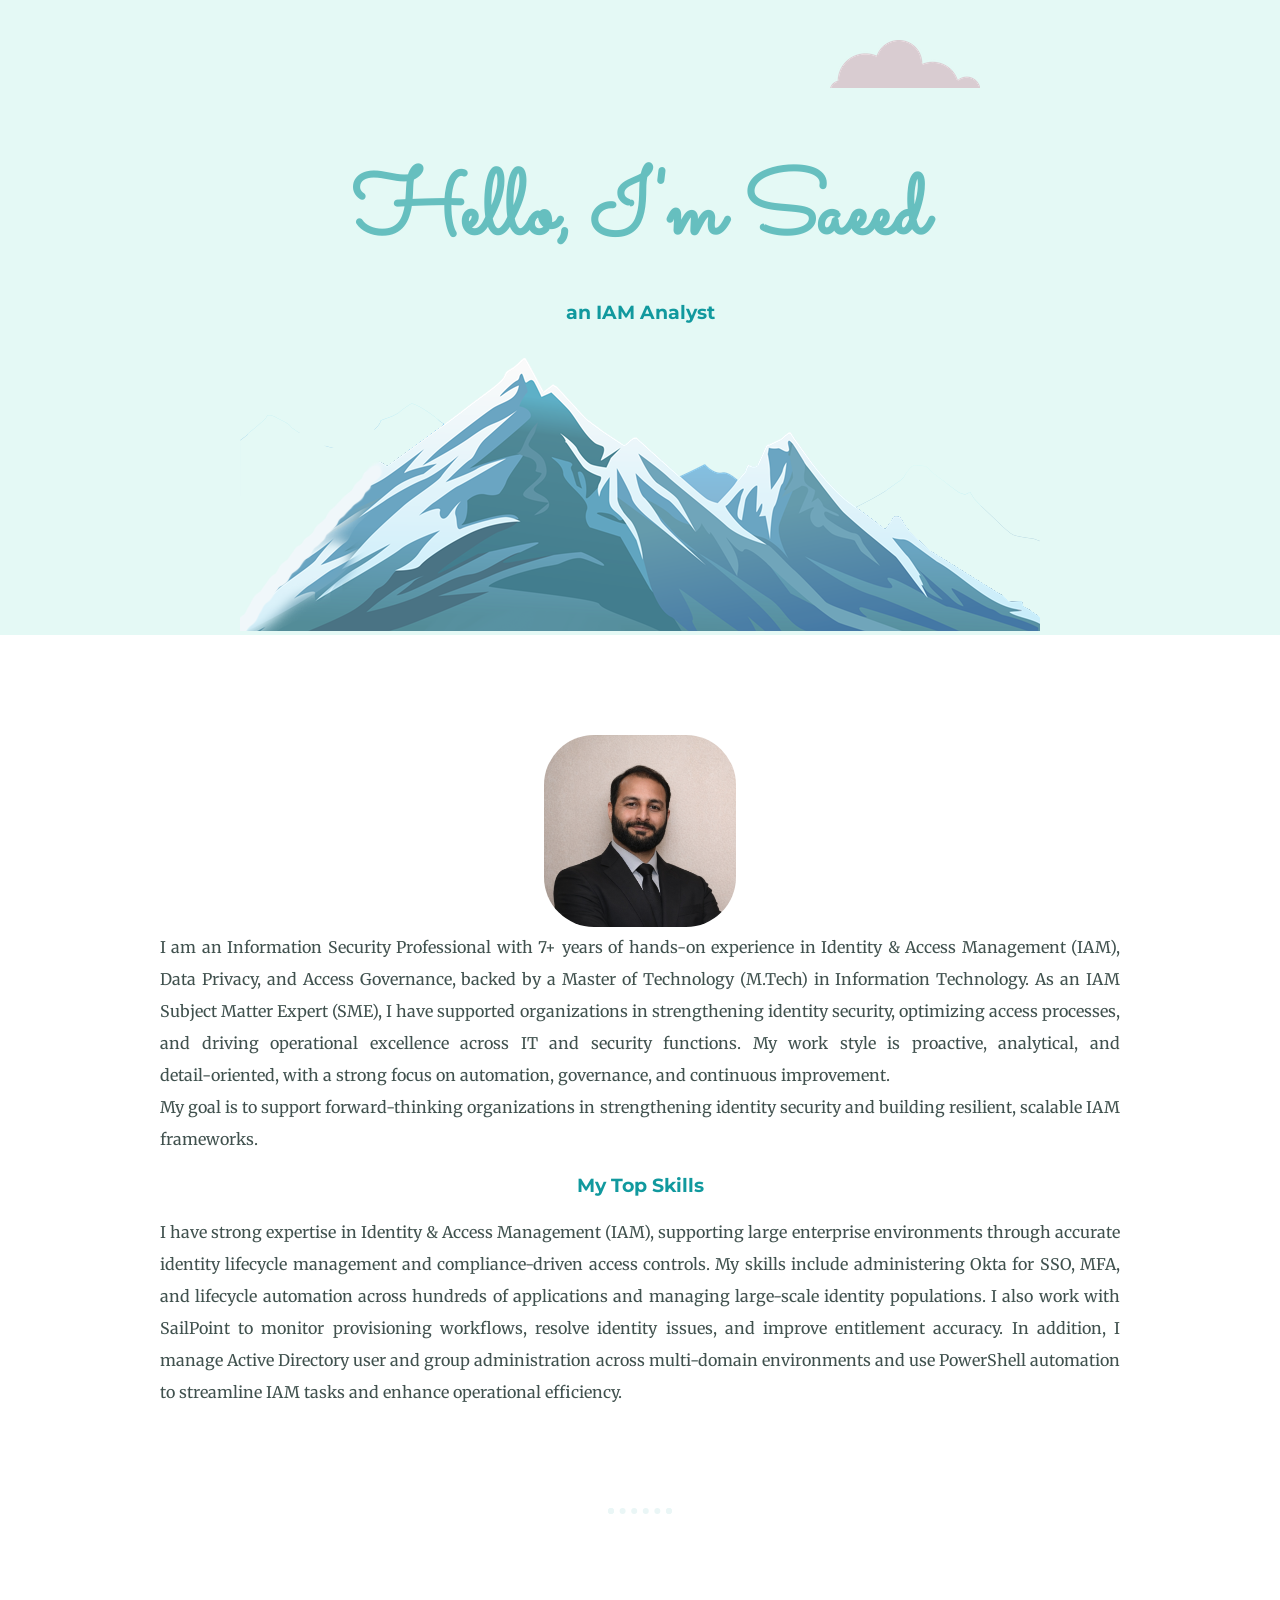
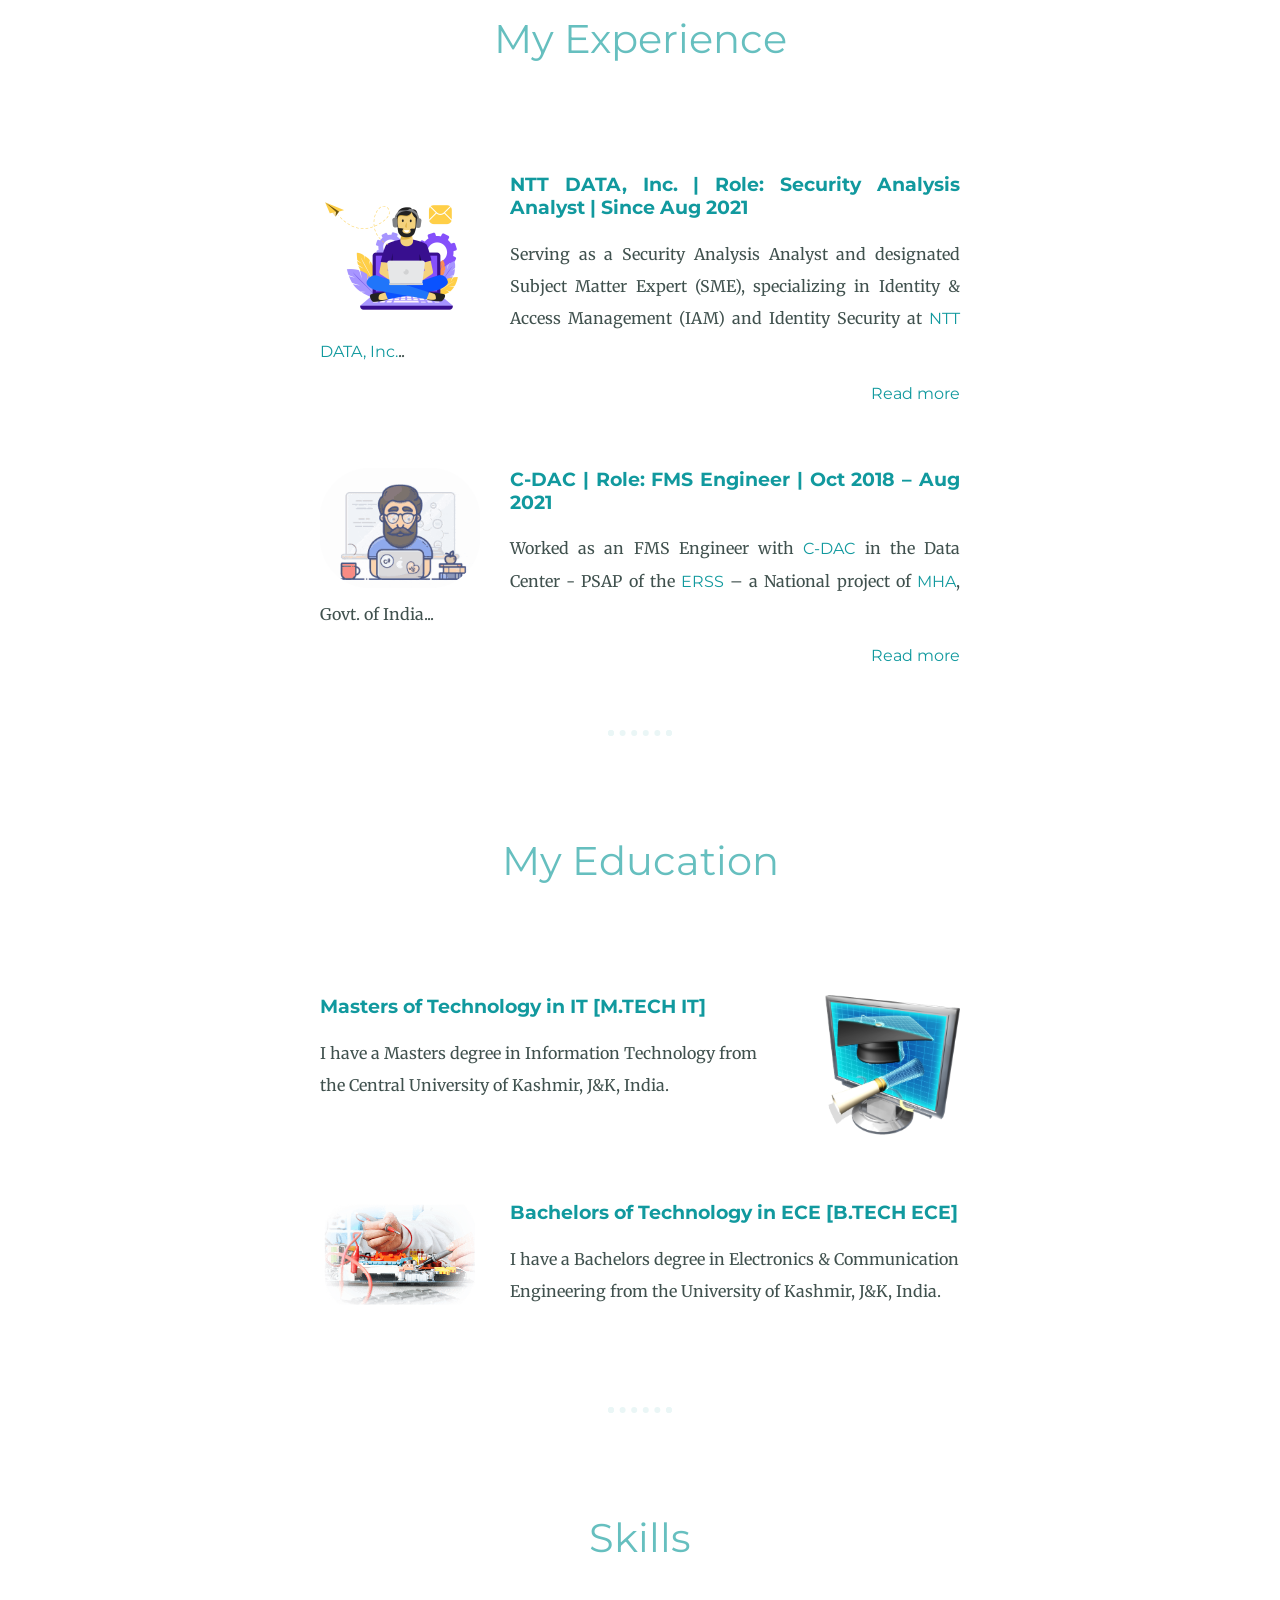
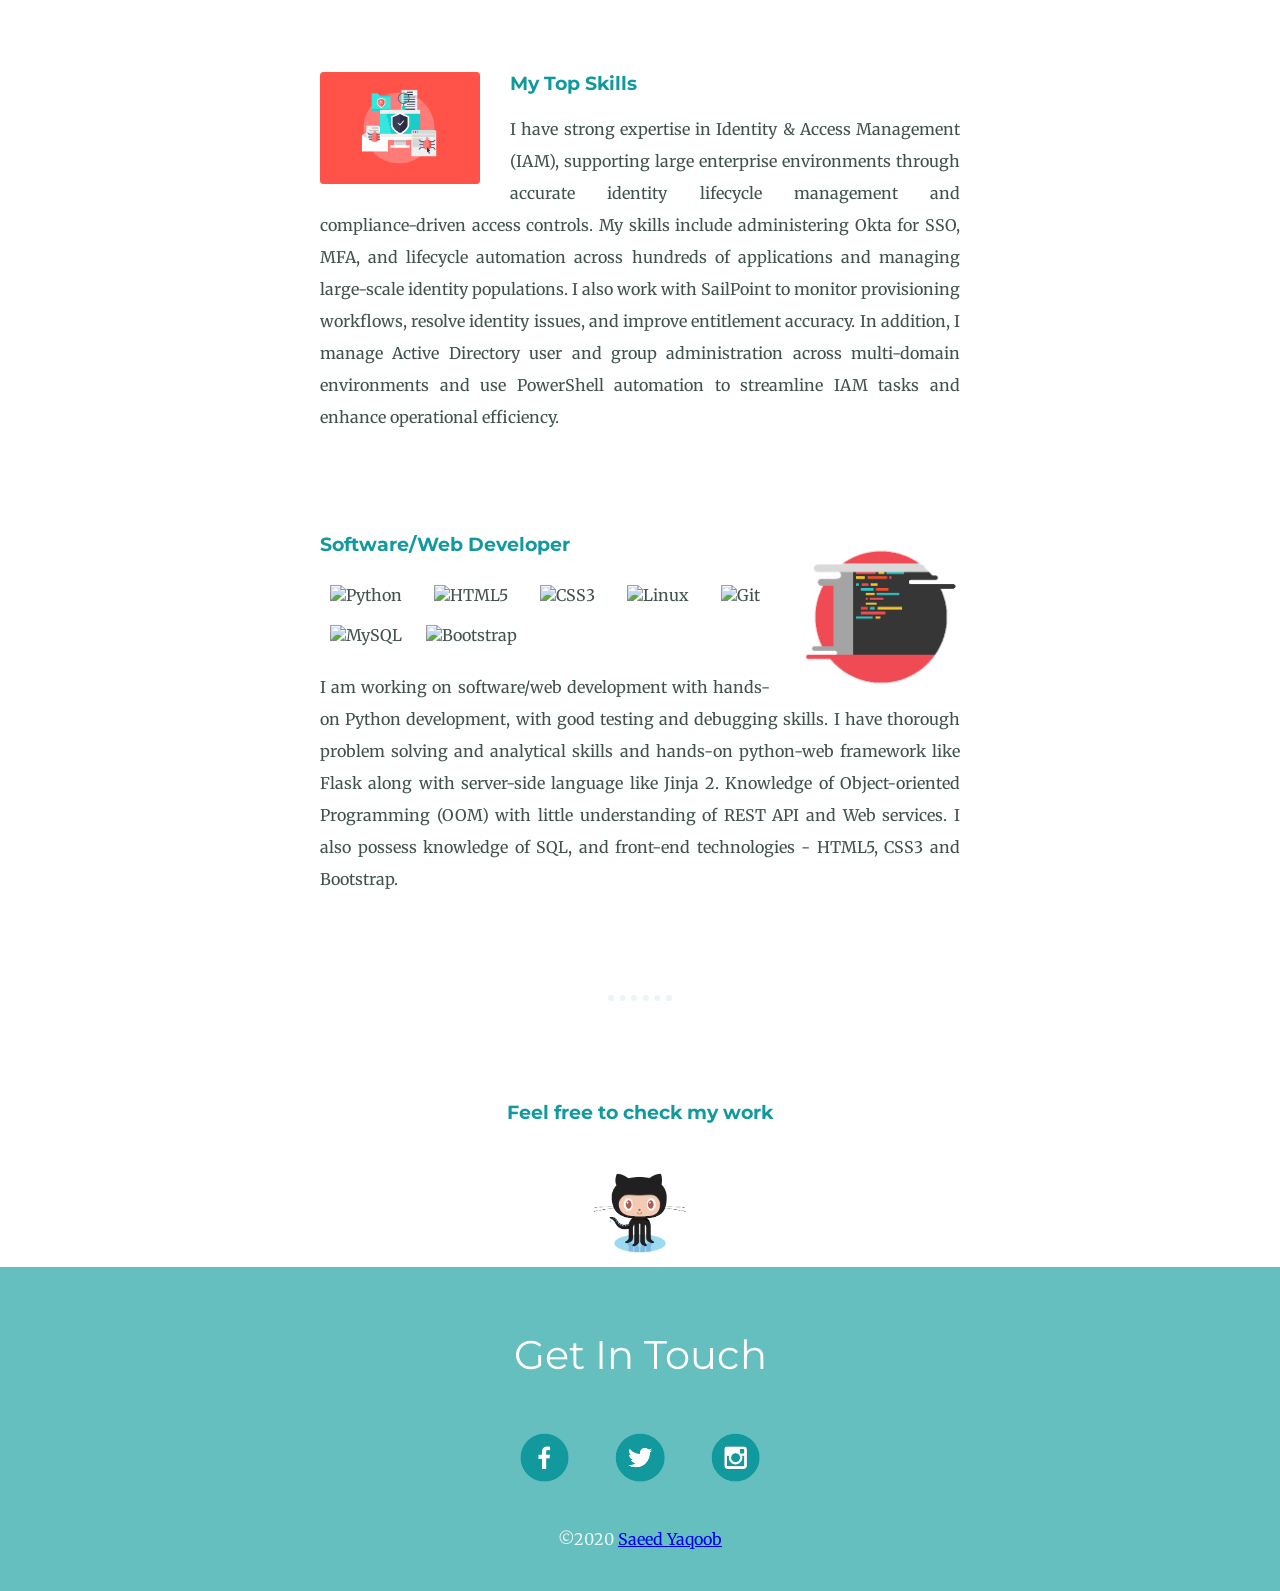
==== index.html @ 31cc6858 "Update index.html" ====
<!DOCTYPE html>
<html lang="en">

<head>
    <meta charset="UTF-8">
    <title>Saeed Rather</title>
    <link href="css/styles.css" rel="stylesheet">
    <script src="js/script.js" defer></script>
    <link rel="icon" href="images/favicon.ico">
    <link rel="preconnect" href="https://fonts.gstatic.com">
    <link
        href="https://fonts.googleapis.com/css2?family=Merriweather:wght@300&family=Montserrat&family=Sacramento&display=swap"
        rel="stylesheet">
</head>

<body>

    <div class="top-container">
        <img class="top-cloud" src="images/cloud.png" alt="cloud-img">
        <h1>Hello, I'm Saeed</h1>
        <h3 class="subtitle">an IAM Analyst</h3>
        <!--     <img class="bottom-cloud" src="images/cloud.png" alt="cloud-img"> -->
        <img class="mountain" src="images/mountain4a.png" alt="mountain-img">
    </div>

    <div class="middle-container">
        <div class="profile">
            <img class="profile-img" src="images/image7.png" alt="profile-picture">
            <p class="intro">
                I am an Information Security Professional with 7+ years of hands‑on experience in Identity & Access
                Management (IAM), Data Privacy, and Access Governance, backed by a Master of Technology (M.Tech) in
                Information Technology. As an IAM Subject Matter Expert (SME), I have supported organizations in
                strengthening identity security, optimizing access processes, and driving operational excellence across
                IT and security functions. My work style is proactive, analytical, and detail‑oriented, with a strong
                focus on automation, governance, and continuous improvement.
                <br>
                My goal is to support forward‑thinking organizations in strengthening identity security and building
                resilient, scalable IAM frameworks.
            <div class="profile">
                <h3>My Top Skills</h3>
                <p class="intro">
                    I have strong expertise in Identity & Access Management (IAM), supporting large enterprise
                    environments through accurate identity lifecycle management and compliance‑driven access controls.
                    My skills include administering Okta for SSO, MFA, and lifecycle automation across hundreds of
                    applications and managing large‑scale identity populations. I also work with SailPoint to monitor
                    provisioning workflows, resolve identity issues, and improve entitlement accuracy. In addition, I
                    manage Active Directory user and group administration across multi‑domain environments and use
                    PowerShell automation to streamline IAM tasks and enhance operational efficiency.
                </p>
                </p>
            </div>
        </div>
        <hr>
        <div class="experience">
            <h2>My Experience</h2>
            <div class="exp-row">
                <img class="exp-img1" src="images/code4.gif" alt="experience">
                <h3>NTT DATA, Inc. | Role: Security Analysis Analyst | Since Aug 2021</h3>
                <p class="exp-desc">Serving as a Security Analysis Analyst and designated Subject Matter Expert (SME), specializing in Identity & Access Management (IAM) and Identity Security at <a class="body-link" href="https://services.global.ntt/en-us">NTT DATA, Inc.</a><span id="dots1">..</span></p>
                <div id="more1" class="more-content">
                    <h3>Roles and responsibilities</h3>
                    <ul>
                        <li>Managed Identity & Access Management (IAM) lifecycle (Joiner–Mover–Leaver) for 150K–175K enterprise users, ensuring adherence to internal controls, security policies, and audit requirements.</li>
                        <li>Administered Okta IAM platform supporting SSO, MFA, and lifecycle automation across 900+ applications, maintaining 99% accuracy while managing 322K user identities and improving onboarding efficiency.</li>
                        <li>Managed and maintained 4,600+ Okta groups, including security, dynamic, and application groups, to support role‑based access controls and least‑privilege principles.</li>
                        <li>Delivered SailPoint identity governance and administration (IGA) support by resolving 10–20+ identity issues monthly, monitoring 50–100+ provisioning workflows weekly, and correcting 30–50 request and entitlement errors per month to improve access fulfillment success rates.</li>
                        <li>Handled IT Service Management (ITSM) operations by managing 1,000+ IAM‑related tickets per month through ServiceNow with 100% SLA adherence, while collaborating with cross‑functional teams to align IT services with business priorities.</li>
                        <li>Executed user account provisioning and deprovisioning across multi‑domain Active Directory environments, reducing onboarding time by up to 50% through workflow and process optimizations.</li>
                        <li>Automated Active Directory and IAM operations using PowerShell, saving 100+ hours annually by streamlining routine access management tasks and managing AD objects and security groups at enterprise scale.</li>
                        <li>Led incident management for IAM and identity security, resolving incidents with a 20% improvement in average response time, and performing root‑cause analysis to implement preventive controls.</li>
                        <li>Conducted training and development initiatives by delivering IAM process and security awareness training to 50+ team members, improving team efficiency and reducing onboarding errors by 15–20%.</li>
                    </ul>
                </div>
                <a class="body-link" href="javascript:myFunction1()" id="myBtn1">Read more</a>
            </div>
            <div class="exp-row">
                <img class="exp-img1" src="images/code2.gif" alt="experience">
                <h3>C-DAC | Role: FMS Engineer | Oct 2018 – Aug 2021</h3>
                <p class="exp-desc">Worked as an FMS Engineer
                    with <a class="body-link" href="https://www.cdac.in">C-DAC</a> in the Data Center - PSAP of
                    the <a class="body-link" href="https://jk.erss.in/">ERSS</a> – a National project of <a
                        class="body-link" href="https://www.mha.gov.in/">MHA</a>,
                    Govt. of India.<span id="dots2">..</span></p>
                
                <div id="more2" class="more-content">
                    <h3>Roles and responsibilities</h3>
                    <ul>
                        <li> Handled the project with a team of 4 members. </li>
                        <li> Managed the entire staff of the client (J&K Police) spread across 23 districts. </li>
                        <li> Provided support to client across the UT for resolution of any technical or administrative
                            issue. </li>
                        <li> Provisioning User accounts in various applications in windows. </li>
                        <li> Assist team in managing the daily technical/administrative commitments. </li>
                        <li> Assisted the SPOC of J&K with necessary technical/administrative tasks. </li>
                        <li> Incident Management, Change Management, Problem Management. </li>
                        <li> Monitored the health of the Network, Servers, and other equipment. </li>
                        <li> Implementing security policy (profiles) by creating, managing, and removing user accounts
                            and access rights to IT systems and resources for internal users and external users. </li>
                        <li> Managing access to C-DAC’s applications and infrastructure ensuring access is provisioned
                            accurately, according to the Role. </li>
                        <li> Create user accounts on various target systems consisting of C-DAC’s COTS softwares, VPN
                            and Active Directory. </li>
                        <li> Modify user access rights to accounts over time, as required by changing business needs as
                            per the administrative rights. </li>
                        <li> Disable/removing accounts longer authorized for access. </li>
                        <li> Provided regular reports and reviewed results to ensure compliance. </li>
                        <li> Provided guidance and regular trainings to the client. </li>
                        <li> Ensuring Standard- Access provisioning on user’s Job-Role in the organization. </li>
                        <li> Managed the coordination between the company and the client. </li>
                        <li> Managed communications as well as the concerns with the service providers. </li>
                        <li> Maintained administrative documents as needed. </li>
                        <li> Performed administrative tasks for the company with the client. </li>
                        <li> Managing multiple clients. </li>
                        <li> Disaster Recovery: Continuous communications with users/clients to ensure that the data in
                            the directory met their needs and all issues were resolved in a timely manner with 24x7
                            availability. </li>
                    </ul>
                </div>
                <a class="body-link" href="javascript:myFunction2()" id="myBtn2">Read more</a>
            </div>
        </div>
        <hr>
        <div class="education">
            <h2>My Education</h2>
            <div class="edu-row">
                <img class="edu-img1" src="images/edu4.png" alt="education">
                <h3>Masters of Technology in IT [M.TECH IT]</h3>
                <p class="edu-desc">I have a Masters degree in Information Technology from the
                    Central University of Kashmir, J&K, India.</p>
            </div>
            <div class="edu-row">
                <img class="edu-img2" src="images/edu2.png" alt="education">
                <h3>Bachelors of Technology in ECE [B.TECH ECE]</h3>
                <p class="edu-desc">I have a Bachelors degree in Electronics & Communication Engineering
                    from the University of Kashmir, J&K, India.</p>
            </div>
        </div>
        <hr>
        <div class="skills">
            <h2>Skills</h2>
            <div class="skill-row">
                <img class="skill-img1" src="images/skills3.png" alt="skills">
                <h3>My Top Skills</h3>
                <p class="skill-desc">
                    I have strong expertise in Identity & Access Management (IAM), supporting large enterprise
                    environments through accurate identity lifecycle management and compliance‑driven access controls.
                    My skills include administering Okta for SSO, MFA, and lifecycle automation across hundreds of
                    applications and managing large‑scale identity populations. I also work with SailPoint to monitor
                    provisioning workflows, resolve identity issues, and improve entitlement accuracy. In addition, I
                    manage Active Directory user and group administration across multi‑domain environments and use
                    PowerShell automation to streamline IAM tasks and enhance operational efficiency.

                </p>
            </div>
            <div class="skill-row">
                <img class="skill-img2" src="images/code2.png" alt="skills">
                <h3>Software/Web Developer</h3>
                <div>
                    <img style="margin: 10px" src="https://profilinator.rishav.dev/skills-assets/python-original.svg"
                        alt="Python" height="25" />
                    <img style="margin: 10px"
                        src="https://profilinator.rishav.dev/skills-assets/html5-original-wordmark.svg" alt="HTML5"
                        height="25" />
                    <img style="margin: 10px"
                        src="https://profilinator.rishav.dev/skills-assets/css3-original-wordmark.svg" alt="CSS3"
                        height="25" />
                    <img style="margin: 10px" src="https://profilinator.rishav.dev/skills-assets/linux-original.svg"
                        alt="Linux" height="25" />
                    <img style="margin: 10px" src="https://profilinator.rishav.dev/skills-assets/git-scm-icon.svg"
                        alt="Git" height="25" />
                    <img style="margin: 10px"
                        src="https://profilinator.rishav.dev/skills-assets/mysql-original-wordmark.svg" alt="MySQL"
                        height="25" />
                    <img style="margin: 10px" src="https://profilinator.rishav.dev/skills-assets/bootstrap-plain.svg"
                        alt="Bootstrap" height="25" />
                </div>
                <p class="skill-desc">I am working on software/web development with hands-on Python development, with good testing and debugging skills. I have thorough problem solving and analytical skills and hands-on python-web framework like Flask along with server-side language like Jinja 2. Knowledge of Object-oriented Programming (OOM) with little understanding of REST API and Web services. I also possess knowledge of SQL, and front-end technologies - HTML5, CSS3 and Bootstrap.
                </p>
            </div>
        </div>
    </div>

    <hr>

    <div class="contact-me">
        <h3>Feel free to check my work</h3>
        <br>
        <a href="https://github.com/saeedyaqoob/"><img height="100" src="images/github.png"></a>
    </div>

    <div class="bottom-container">
        <h2 class="footnote">Get In Touch</h2>
        <a class="footer-link" href="https://www.facebook.com/saeed.rather"><img class="icon"
                src="images/facebook1.png"></a>
        <a class="footer-link" href="https://twitter.com/saeed_rather"><img class="icon" src="images/twitter1.png"></a>
        <a class="footer-link" href="https://www.instagram.com/saeed.rather"><img class="icon"
                src="images/instagram1.png"></a>
        <p class="copyright">©2020 <a href="https://github.com/saeedyaqoob/">Saeed Yaqoob</a></p>
    </div>

</body>

</html>
---- css/styles.css ----
body {
  color: #40514E;
  margin: 0;
  text-align: center;
  font-family: 'Merriweather', serif;
}

h1 {
  color: #66BFBF;
  font-size: 5.625rem;
  margin: 50px auto 0 auto;
  font-family: 'Sacramento', cursive;
}

h2 {
  color: #66BFBF;
  font-family: 'Montserrat', sans-serif;
  font-size: 2.5rem;
  font-weight: normal;
  padding-bottom: 10px;
}

h3 {
  color: #11999E;
  font-family: 'Montserrat', sans-serif;
}

p {
  line-height: 2;
}

ul {
  line-height: 2;
}

hr {
  border: dotted #EAF6F6 6px;
  border-bottom: none;
  width: 4%;
  margin: 100px auto;
}

.body-link {
  color: #11999E;
  font-family: 'Montserrat', sans-serif;
#  margin: 10px 20px;
  text-decoration: none;
}

.body-link:hover {
  color: #30e3cb;
}

.icon {
    width: 4%;
    margin: 10px 20px;
}

.icon:hover{
    background-color: white;
    border-radius: 50px;
}

.top-container {
  background-color: #E4F9F5;
  position: relative;
  padding-top: 100px;
}

.middle-container {
   margin: 100px 0;
}

.bottom-container {
  background-color: #66BFBF;
  padding: 30px 0 10px;
}

.exp-row {
  width: 50%;
  margin: 100px auto 100px auto;
  text-align: justify;
}

.skill-row {
  width: 50%;
  margin: 100px auto 100px auto;
  text-align: justify;
}

.edu-row {
  width: 50%;
  margin: 100px auto 100px auto;
  text-align: left;
 }

.profile-img {
  width: 15%;
  border-radius: 50px;
}

.intro {
  width: 75%;
  margin: auto;
  text-align: justify;
}

.contact-message {
  width: 40%;
  margin: 40px auto 60px;
}

.copyright {
  color: #EAF6F6;
  font-size: 1rem;
  padding: 10px 0;
}

.top-cloud {
  position: absolute;
  right: 300px;
  top: 40px;
}

.bottom-cloud {
  position: absolute;
  left: 250px;
  bottom: 300px;
}

.exp-img1 {
  width: 25%;
  float: left;
  margin-right: 30px;
  border-radius: 50px;
}

.exp-img2 {
  width: 25%;
  float: right;
  margin-right: 30px;
  border-radius: 50px;
}

.skill-img2 {
  width: 25%;
  float: right;
  margin-left: 30px;
}

.skill-img1 {
  width: 25%;
  float: left;
  margin-right: 30px;
}

.edu-img1 {
  width: 25%;
  float: right;
  margin-left: 30px;
}

.edu-img2 {
  width: 25%;
  float: left;
  margin-right: 30px;
}

.footnote {
  color: #FFFFFF;
}

.btn {
  background: #11cdd4;
  background-image: -webkit-linear-gradient(top, #11cdd4, #11999e);
  background-image: -moz-linear-gradient(top, #11cdd4, #11999e);
  background-image: -ms-linear-gradient(top, #11cdd4, #11999e);
  background-image: -o-linear-gradient(top, #11cdd4, #11999e);
  background-image: linear-gradient(to bottom, #11cdd4, #11999e);
  -webkit-border-radius: 8;
  -moz-border-radius: 8;
  border-radius: 8px;
  font-family: 'Montserrat', sans-serif;
  color: #ffffff;
  font-size: 20px;
  padding: 10px 20px 10px 20px;
  text-decoration: none;
}

.btn:hover {
  background: #30e3cb;
  background-image: -webkit-linear-gradient(top, #30e3cb, #2bc4ad);
  background-image: -moz-linear-gradient(top, #30e3cb, #2bc4ad);
  background-image: -ms-linear-gradient(top, #30e3cb, #2bc4ad);
  background-image: -o-linear-gradient(top, #30e3cb, #2bc4ad);
  background-image: linear-gradient(to bottom, #30e3cb, #2bc4ad);
  text-decoration: none;
}

#more1 {
  display: none;
}

#myBtn1 {
    position: absolute;
    right: 320px;
}

#more2 {
  display: none;
}

.more-content {
  display: none;
}


#myBtn2 {
    position: absolute;
    right: 320px;
}
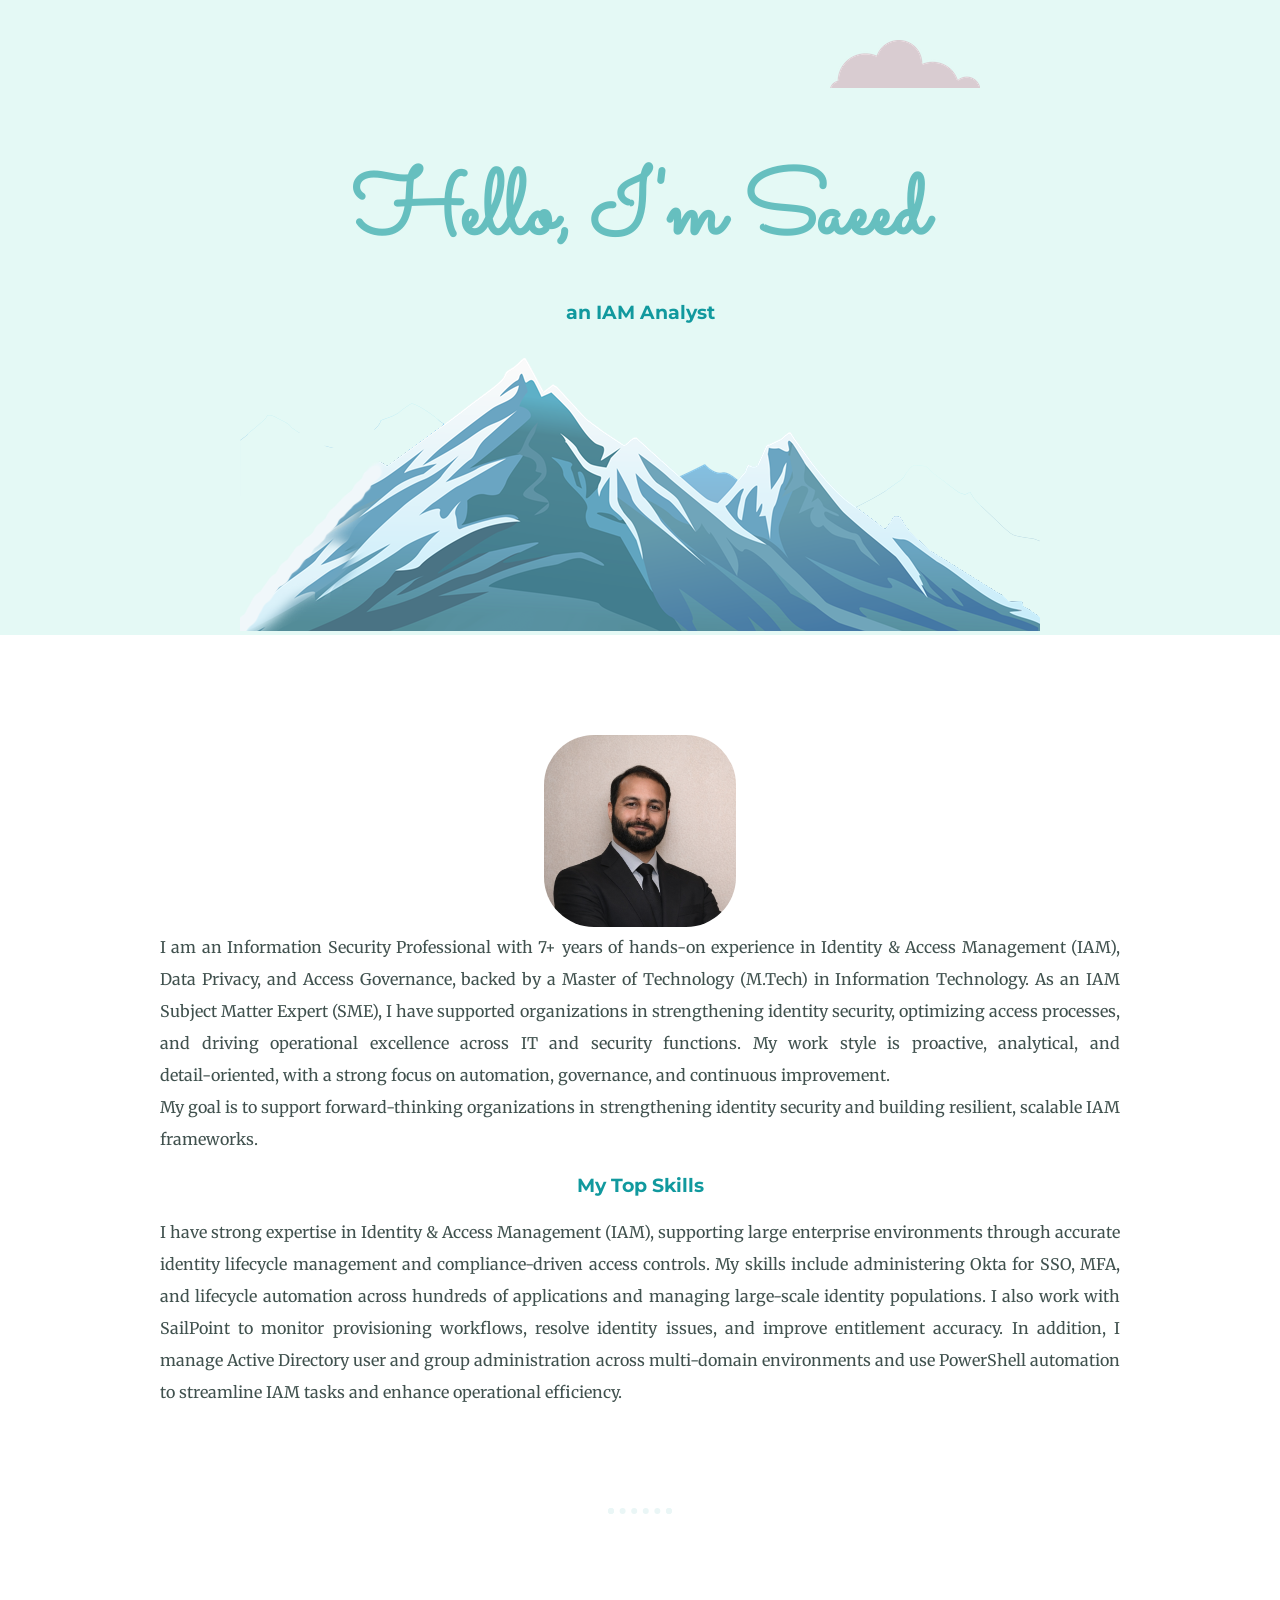
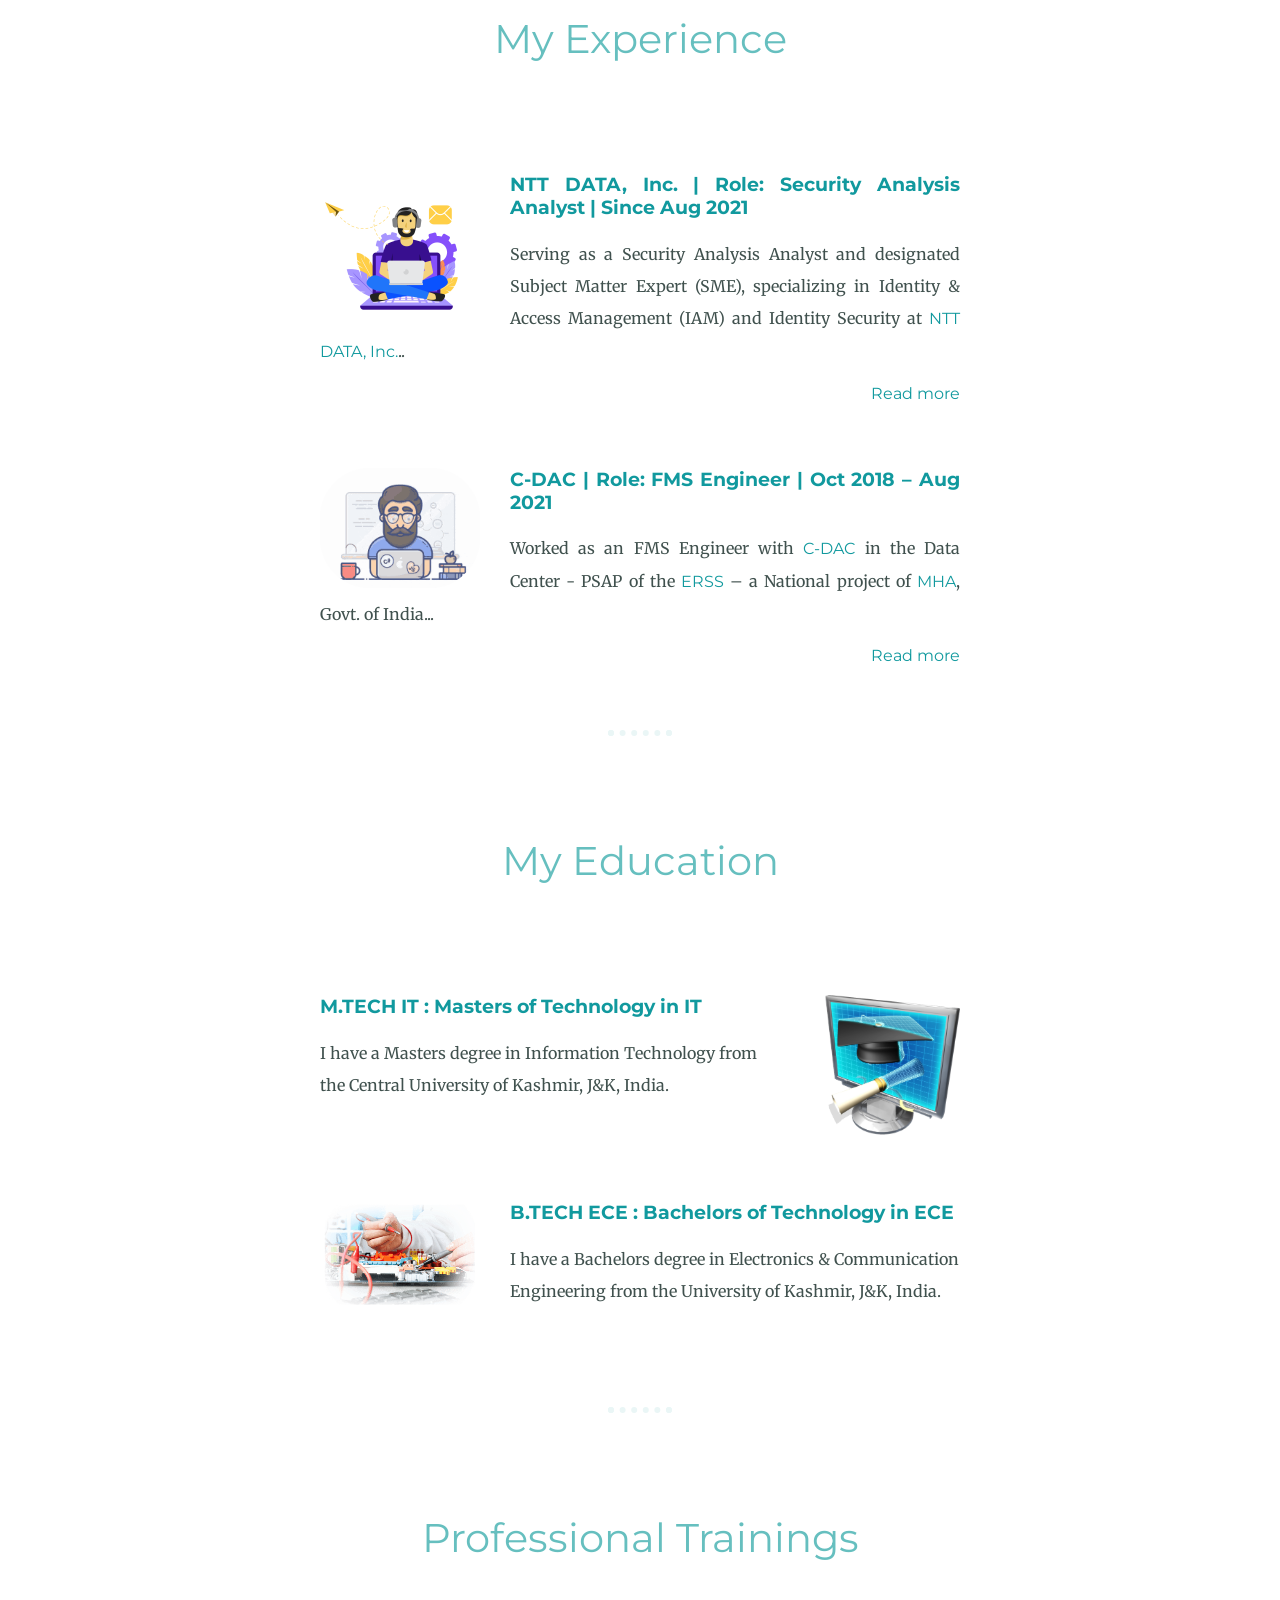
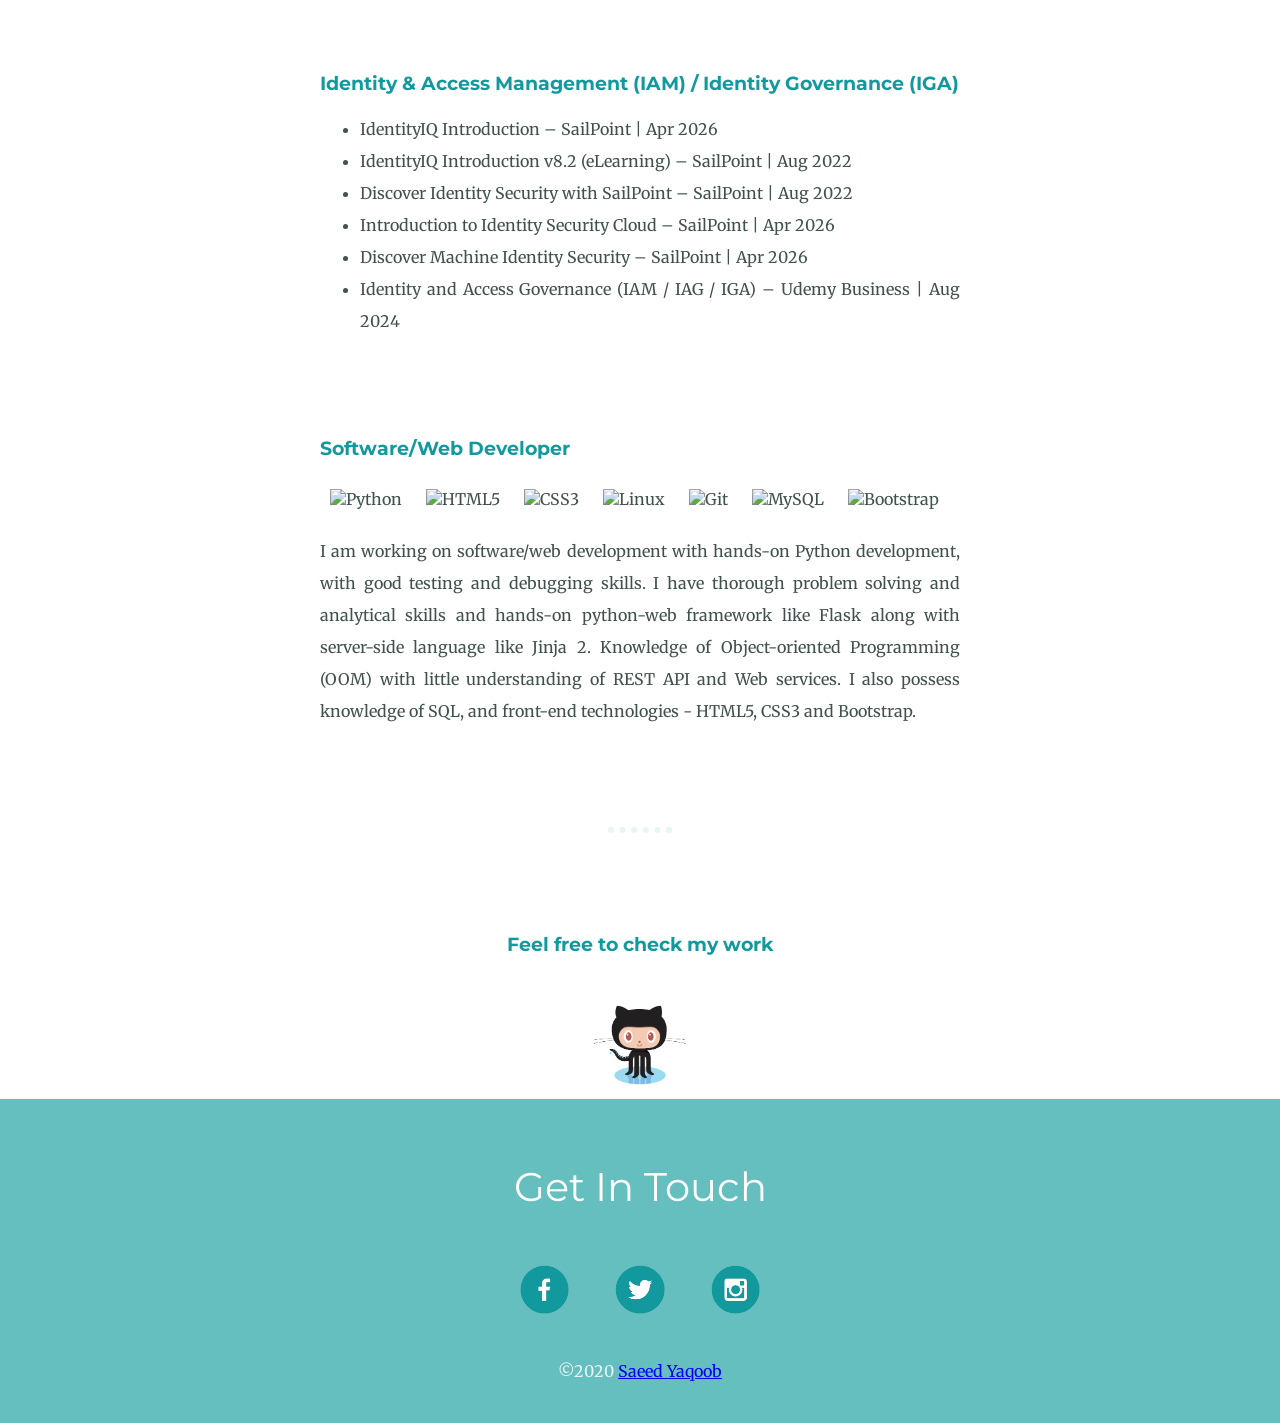
==== commit fa7290cc: "Update index.html" ====
--- a/index.html
+++ b/index.html
@@ -124,36 +124,37 @@
             <h2>My Education</h2>
             <div class="edu-row">
                 <img class="edu-img1" src="images/edu4.png" alt="education">
-                <h3>Masters of Technology in IT [M.TECH IT]</h3>
+                <h3>M.TECH IT : Masters of Technology in IT</h3>
                 <p class="edu-desc">I have a Masters degree in Information Technology from the
                     Central University of Kashmir, J&K, India.</p>
             </div>
             <div class="edu-row">
                 <img class="edu-img2" src="images/edu2.png" alt="education">
-                <h3>Bachelors of Technology in ECE [B.TECH ECE]</h3>
+                <h3>B.TECH ECE : Bachelors of Technology in ECE</h3>
                 <p class="edu-desc">I have a Bachelors degree in Electronics & Communication Engineering
                     from the University of Kashmir, J&K, India.</p>
             </div>
         </div>
         <hr>
         <div class="skills">
-            <h2>Skills</h2>
+            <h2>Professional Trainings</h2>
             <div class="skill-row">
-                <img class="skill-img1" src="images/skills3.png" alt="skills">
-                <h3>My Top Skills</h3>
+                <!-- <img class="skill-img1" src="images/skills3.png" alt="skills"> -->
+                <h3>Identity & Access Management (IAM) / Identity Governance (IGA)</h3>
                 <p class="skill-desc">
-                    I have strong expertise in Identity & Access Management (IAM), supporting large enterprise
-                    environments through accurate identity lifecycle management and compliance‑driven access controls.
-                    My skills include administering Okta for SSO, MFA, and lifecycle automation across hundreds of
-                    applications and managing large‑scale identity populations. I also work with SailPoint to monitor
-                    provisioning workflows, resolve identity issues, and improve entitlement accuracy. In addition, I
-                    manage Active Directory user and group administration across multi‑domain environments and use
-                    PowerShell automation to streamline IAM tasks and enhance operational efficiency.
+                    <ul>
+                        <li>IdentityIQ Introduction – SailPoint | Apr 2026</li>
+                        <li>IdentityIQ Introduction v8.2 (eLearning) – SailPoint | Aug 2022</li>
+                        <li>Discover Identity Security with SailPoint – SailPoint | Aug 2022</li>
+                        <li>Introduction to Identity Security Cloud – SailPoint | Apr 2026</li>
+                        <li>Discover Machine Identity Security – SailPoint | Apr 2026</li>
+                        <li>Identity and Access Governance (IAM / IAG / IGA) – Udemy Business | Aug 2024</li>
+                    </ul>
 
                 </p>
             </div>
             <div class="skill-row">
-                <img class="skill-img2" src="images/code2.png" alt="skills">
+                <!-- <img class="skill-img2" src="images/code2.png" alt="skills"> -->
                 <h3>Software/Web Developer</h3>
                 <div>
                     <img style="margin: 10px" src="https://profilinator.rishav.dev/skills-assets/python-original.svg"
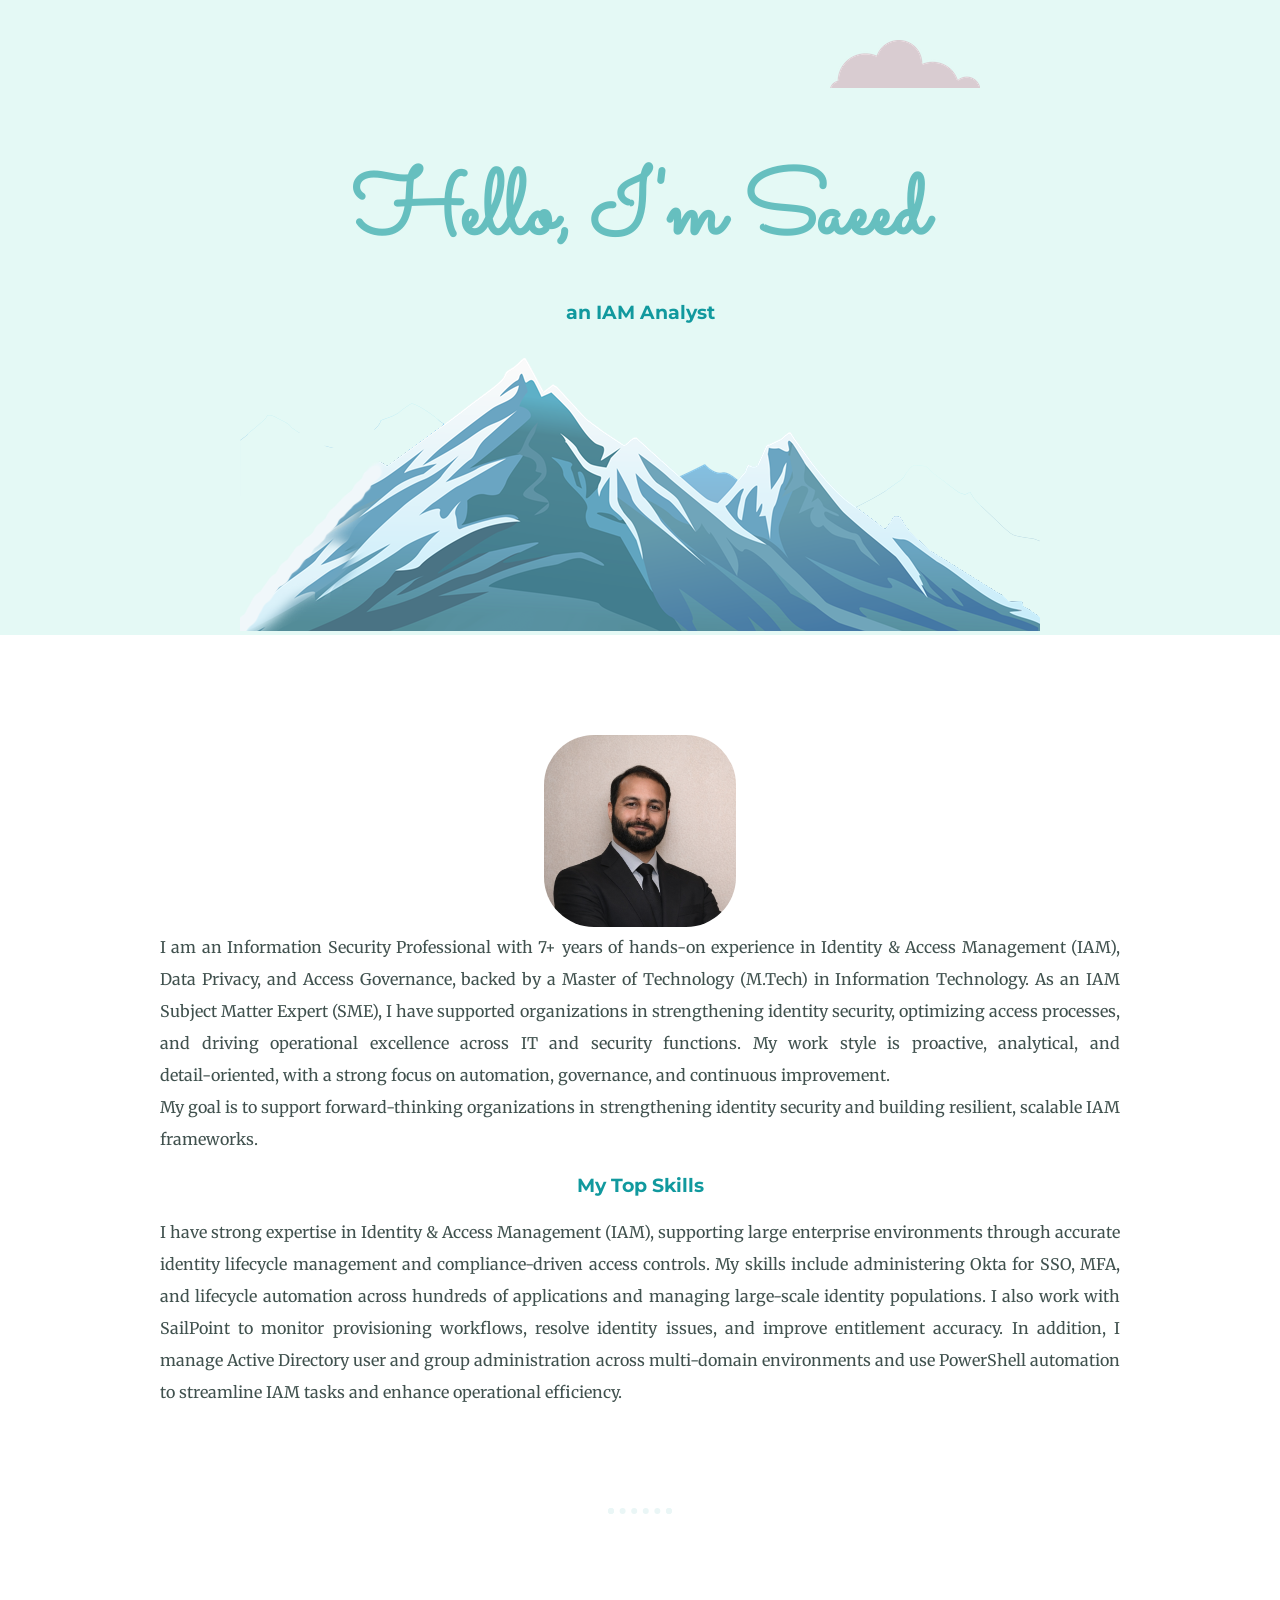
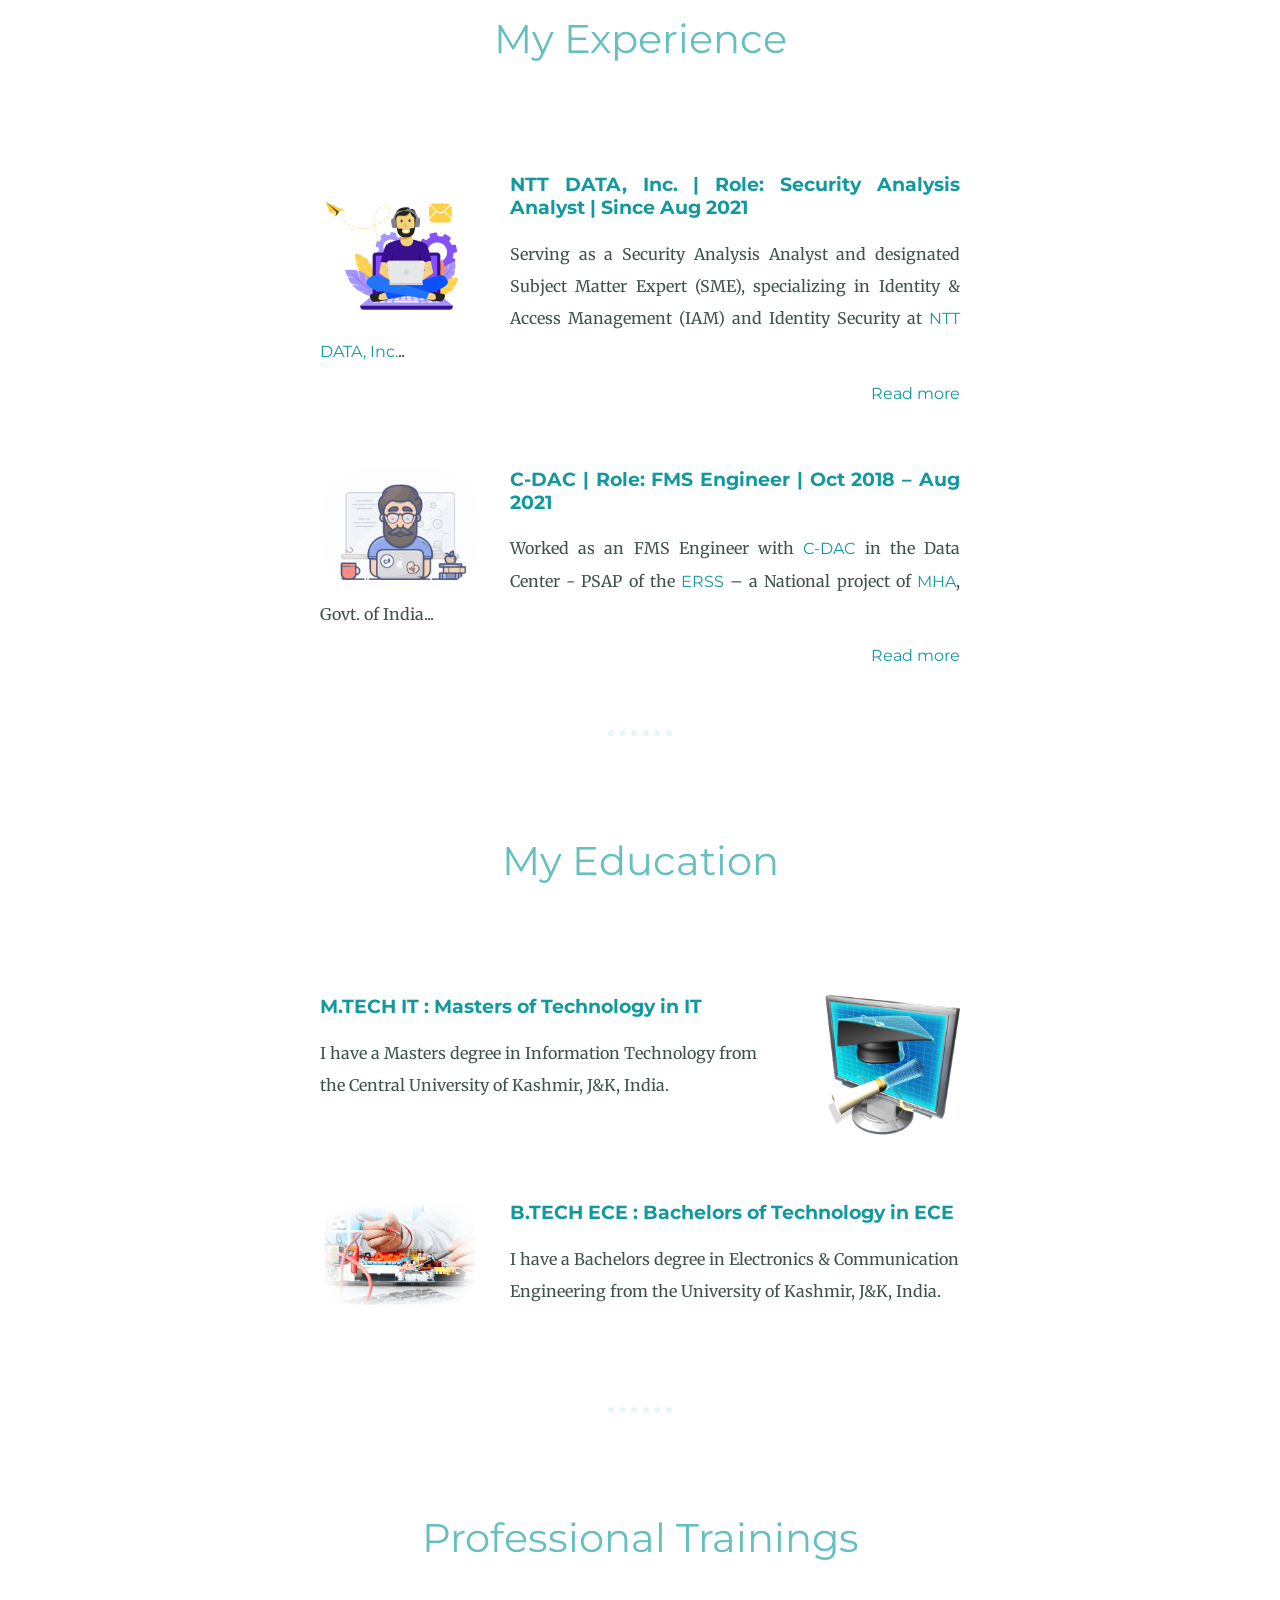
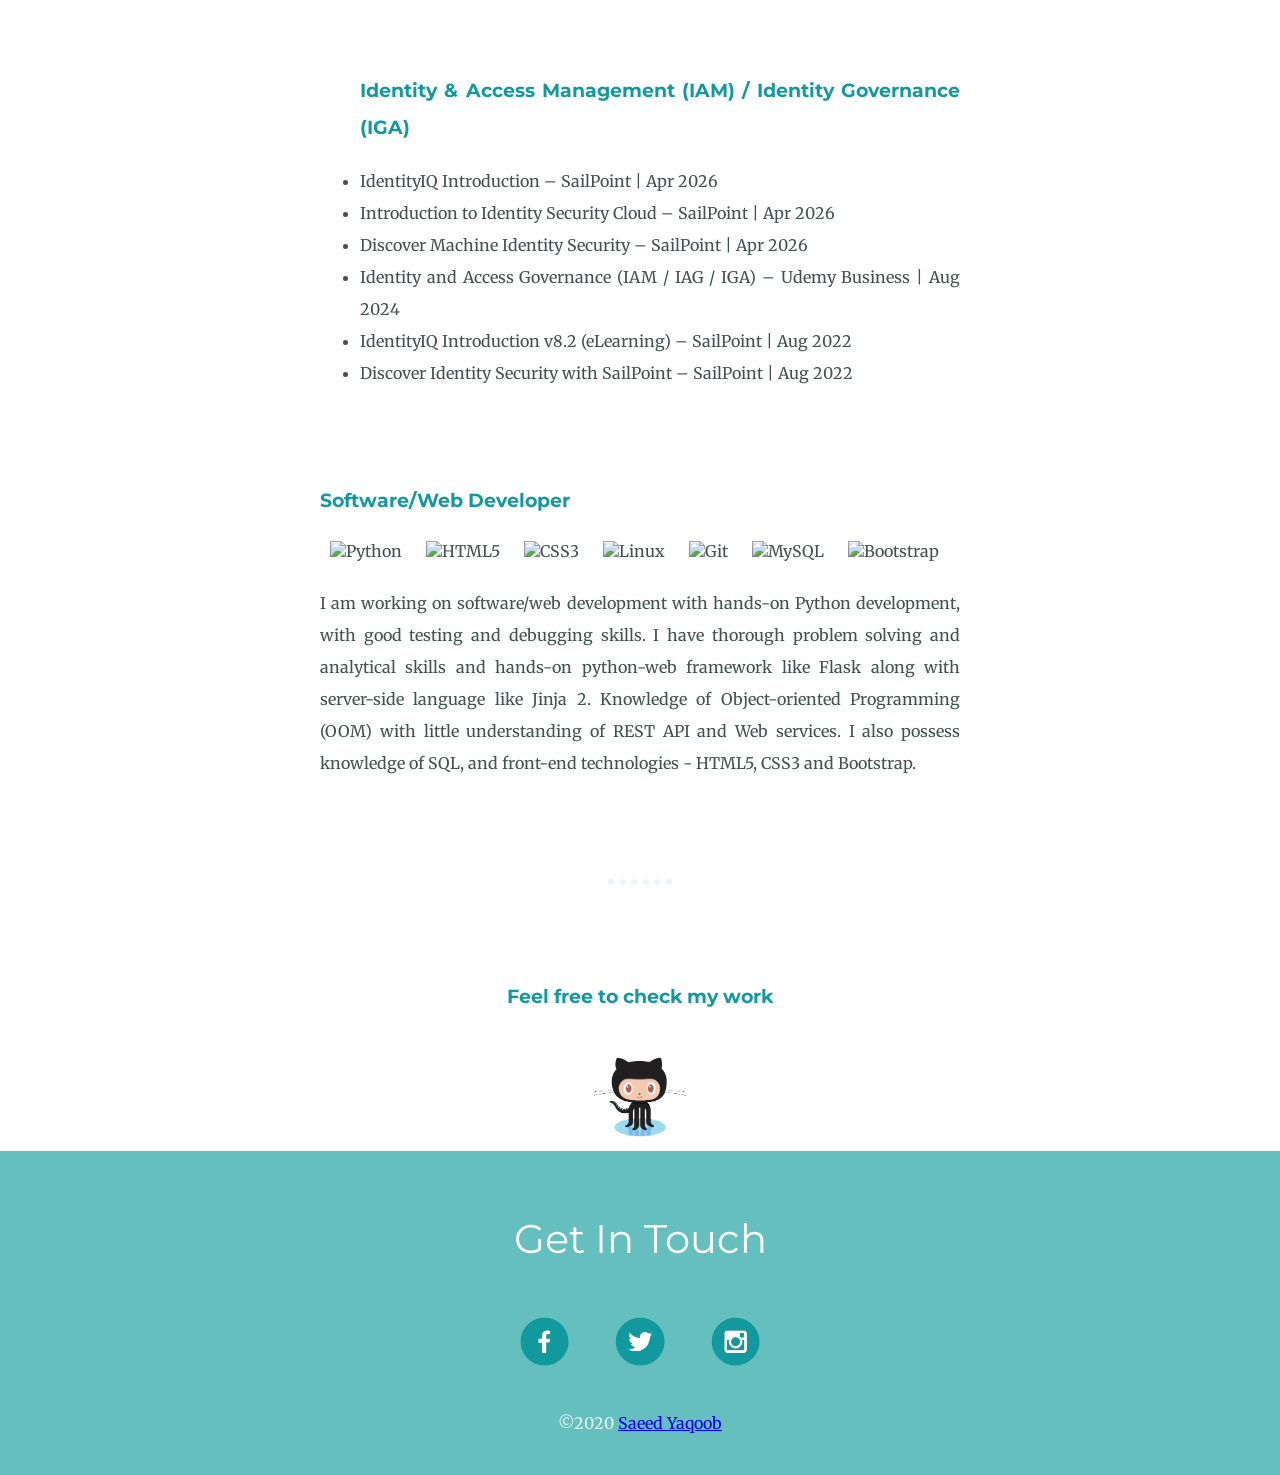
==== commit f8bdd7cd: "Update index.html" ====
--- a/index.html
+++ b/index.html
@@ -140,17 +140,22 @@
             <h2>Professional Trainings</h2>
             <div class="skill-row">
                 <!-- <img class="skill-img1" src="images/skills3.png" alt="skills"> -->
-                <h3>Identity & Access Management (IAM) / Identity Governance (IGA)</h3>
                 <p class="skill-desc">
-                    <ul>
+                    <ul><h3>Identity & Access Management (IAM) / Identity Governance (IGA)</h3>
                         <li>IdentityIQ Introduction – SailPoint | Apr 2026</li>
-                        <li>IdentityIQ Introduction v8.2 (eLearning) – SailPoint | Aug 2022</li>
-                        <li>Discover Identity Security with SailPoint – SailPoint | Aug 2022</li>
                         <li>Introduction to Identity Security Cloud – SailPoint | Apr 2026</li>
                         <li>Discover Machine Identity Security – SailPoint | Apr 2026</li>
                         <li>Identity and Access Governance (IAM / IAG / IGA) – Udemy Business | Aug 2024</li>
+                        <li>IdentityIQ Introduction v8.2 (eLearning) – SailPoint | Aug 2022</li>
+                        <li>Discover Identity Security with SailPoint – SailPoint | Aug 2022</li>
                     </ul>
-
+                    <ul></ul>
+                    <ul></ul>
+                    <ul></ul>
+                    <ul></ul>
+                    <ul></ul>
+                    <ul></ul>
+                    <ul></ul>
                 </p>
             </div>
             <div class="skill-row">
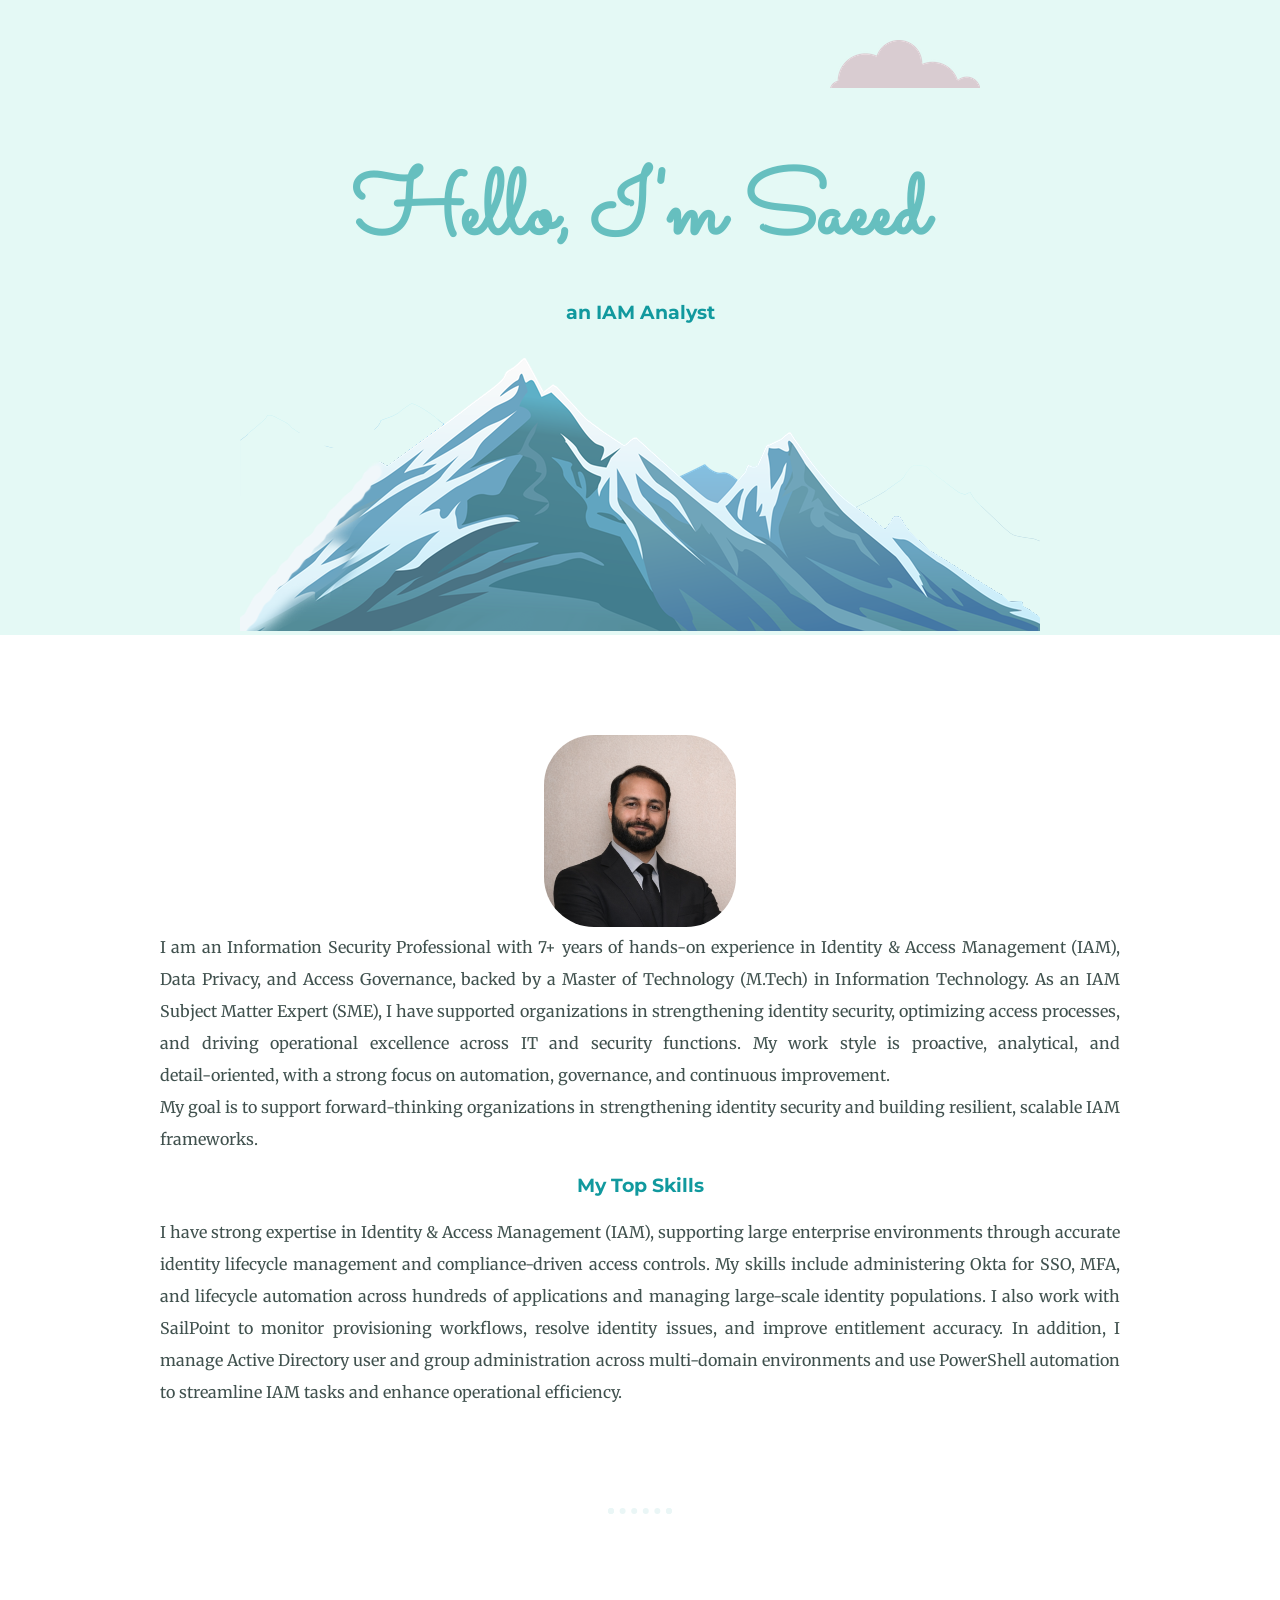
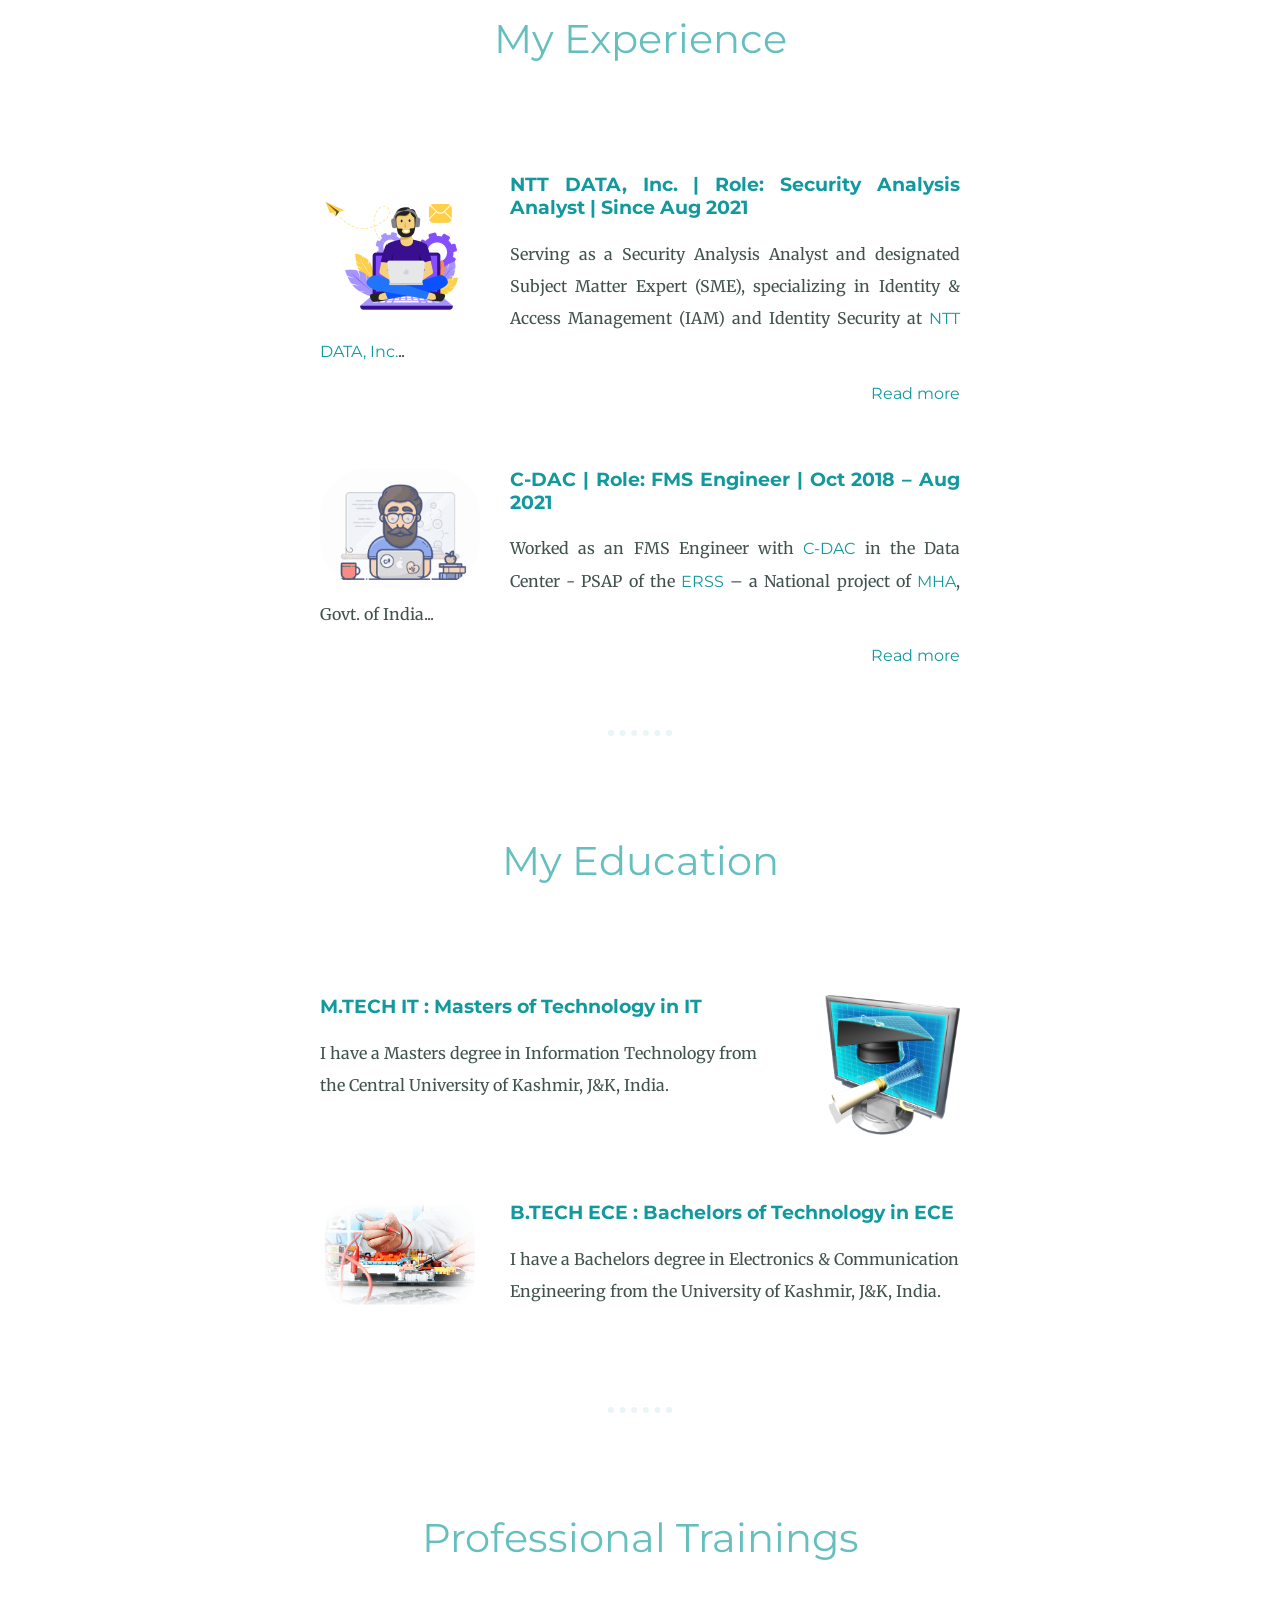
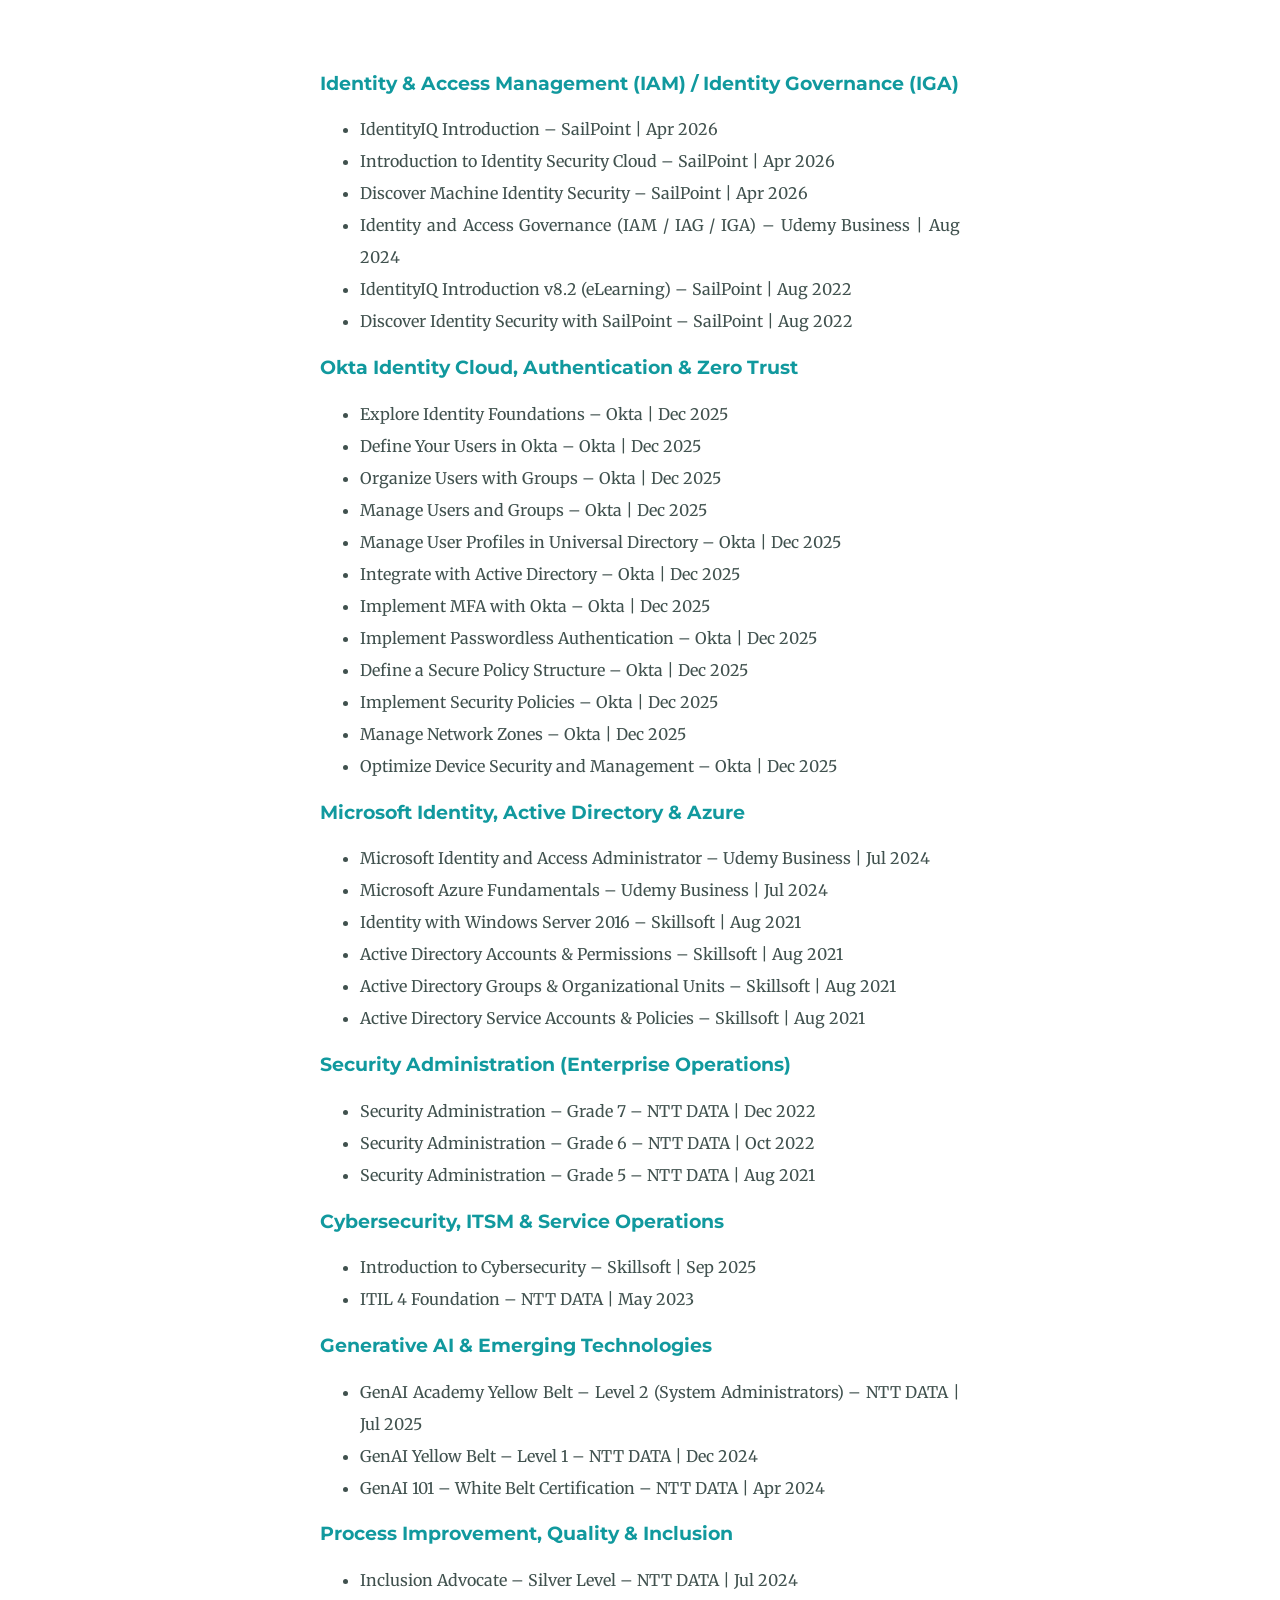
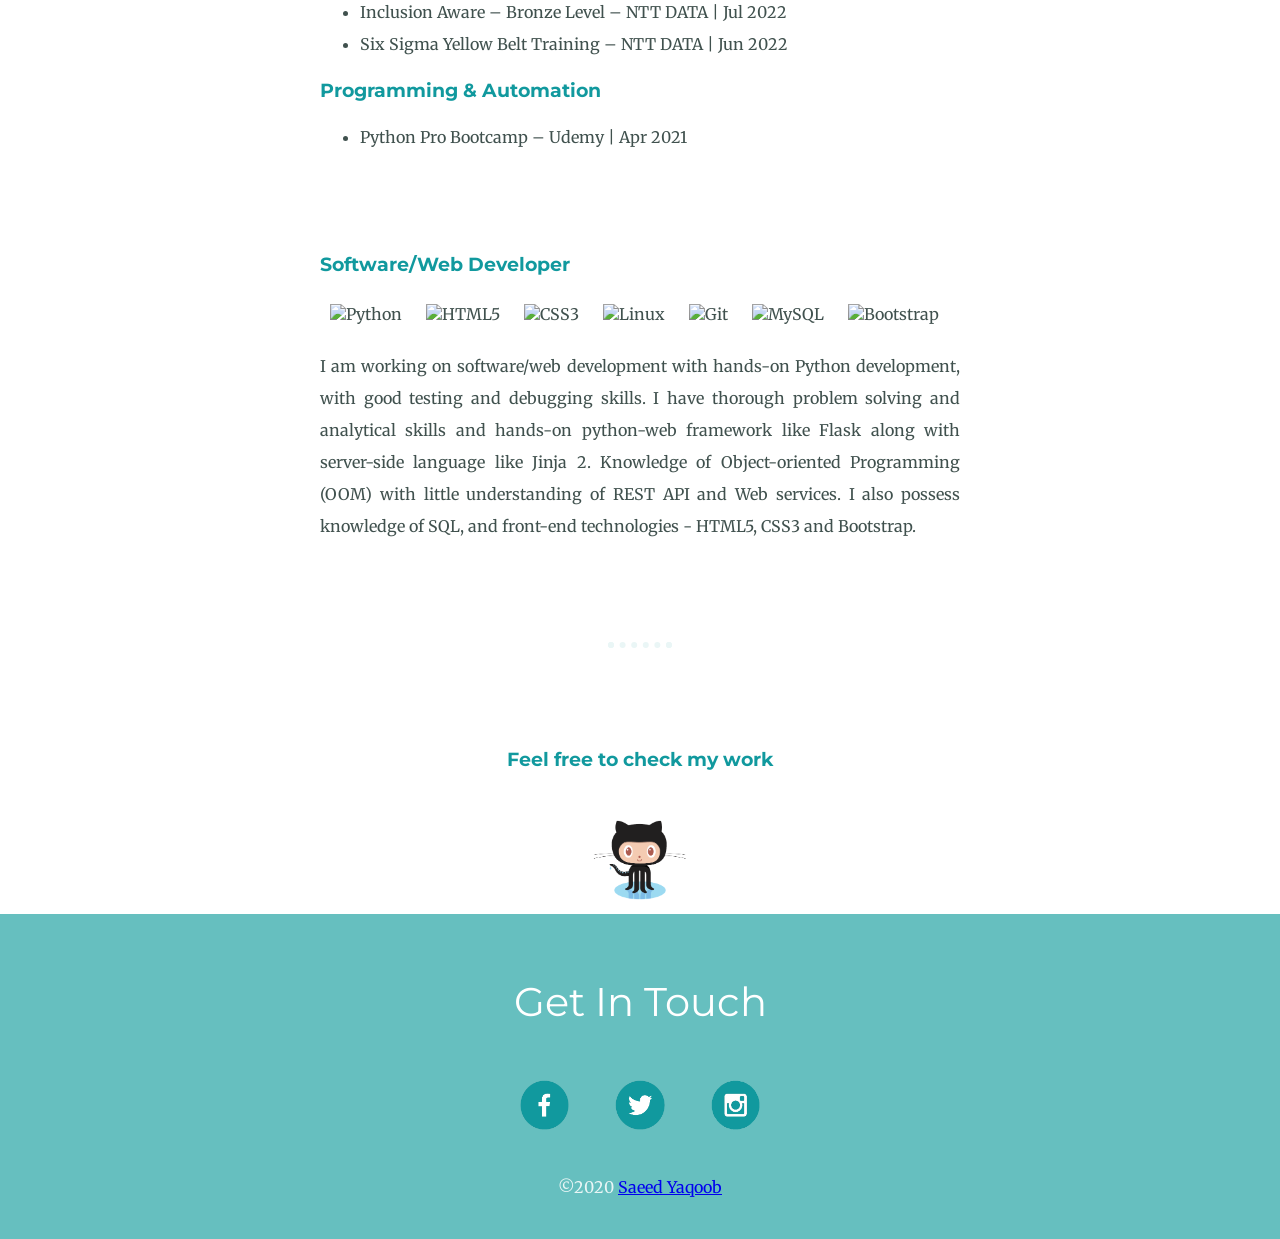
==== commit 8d607749: "Update index.html" ====
--- a/index.html
+++ b/index.html
@@ -141,7 +141,8 @@
             <div class="skill-row">
                 <!-- <img class="skill-img1" src="images/skills3.png" alt="skills"> -->
                 <p class="skill-desc">
-                    <ul><h3>Identity & Access Management (IAM) / Identity Governance (IGA)</h3>
+                    <h3>Identity & Access Management (IAM) / Identity Governance (IGA)</h3>
+                    <ul>
                         <li>IdentityIQ Introduction – SailPoint | Apr 2026</li>
                         <li>Introduction to Identity Security Cloud – SailPoint | Apr 2026</li>
                         <li>Discover Machine Identity Security – SailPoint | Apr 2026</li>
@@ -149,13 +150,57 @@
                         <li>IdentityIQ Introduction v8.2 (eLearning) – SailPoint | Aug 2022</li>
                         <li>Discover Identity Security with SailPoint – SailPoint | Aug 2022</li>
                     </ul>
-                    <ul></ul>
-                    <ul></ul>
-                    <ul></ul>
-                    <ul></ul>
-                    <ul></ul>
-                    <ul></ul>
-                    <ul></ul>
+                    <h3>Okta Identity Cloud, Authentication & Zero Trust</h3>
+                    <ul>
+                        <li>Explore Identity Foundations – Okta | Dec 2025</li>
+                        <li>Define Your Users in Okta – Okta | Dec 2025</li>
+                        <li>Organize Users with Groups – Okta | Dec 2025</li>
+                        <li>Manage Users and Groups – Okta | Dec 2025</li>
+                        <li>Manage User Profiles in Universal Directory – Okta | Dec 2025</li>
+                        <li>Integrate with Active Directory – Okta | Dec 2025</li>
+                        <li>Implement MFA with Okta – Okta | Dec 2025</li>
+                        <li>Implement Passwordless Authentication – Okta | Dec 2025</li>
+                        <li>Define a Secure Policy Structure – Okta | Dec 2025</li>
+                        <li>Implement Security Policies – Okta | Dec 2025</li>
+                        <li>Manage Network Zones – Okta | Dec 2025</li>
+                        <li>Optimize Device Security and Management – Okta | Dec 2025</li>
+                    </ul>
+                    <h3>Microsoft Identity, Active Directory & Azure</h3>
+                    <ul>
+                        <li>Microsoft Identity and Access Administrator – Udemy Business | Jul 2024</li>
+                        <li>Microsoft Azure Fundamentals – Udemy Business | Jul 2024</li>
+                        <li>Identity with Windows Server 2016 – Skillsoft | Aug 2021</li>
+                        <li>Active Directory Accounts & Permissions – Skillsoft | Aug 2021</li>
+                        <li>Active Directory Groups & Organizational Units – Skillsoft | Aug 2021</li>
+                        <li>Active Directory Service Accounts & Policies – Skillsoft | Aug 2021</li>
+                    </ul>
+                    <h3>Security Administration (Enterprise Operations)</h3>
+                    <ul>
+                        <li>Security Administration – Grade 7 – NTT DATA | Dec 2022</li>
+                        <li>Security Administration – Grade 6 – NTT DATA | Oct 2022</li>
+                        <li>Security Administration – Grade 5 – NTT DATA | Aug 2021</li>
+                    </ul>
+                    <h3>Cybersecurity, ITSM & Service Operations</h3>
+                    <ul>
+                        <li>Introduction to Cybersecurity – Skillsoft | Sep 2025</li>
+                        <li>ITIL 4 Foundation – NTT DATA | May 2023</li>
+                    </ul>
+                    <h3>Generative AI & Emerging Technologies</h3>
+                    <ul>
+                        <li>GenAI Academy Yellow Belt – Level 2 (System Administrators) – NTT DATA | Jul 2025</li>
+                        <li>GenAI Yellow Belt – Level 1 – NTT DATA | Dec 2024</li>
+                        <li>GenAI 101 – White Belt Certification – NTT DATA | Apr 2024</li>
+                    </ul>
+                    <h3>Process Improvement, Quality & Inclusion</h3>
+                    <ul>
+                        <li>Inclusion Advocate – Silver Level – NTT DATA | Jul 2024</li>
+                        <li>Inclusion Aware – Bronze Level – NTT DATA | Jul 2022</li>
+                        <li>Six Sigma Yellow Belt Training – NTT DATA | Jun 2022</li>
+                    </ul>
+                    <h3>Programming & Automation</h3>
+                    <ul>
+                        <li>Python Pro Bootcamp – Udemy | Apr 2021</li>
+                    </ul>
                 </p>
             </div>
             <div class="skill-row">
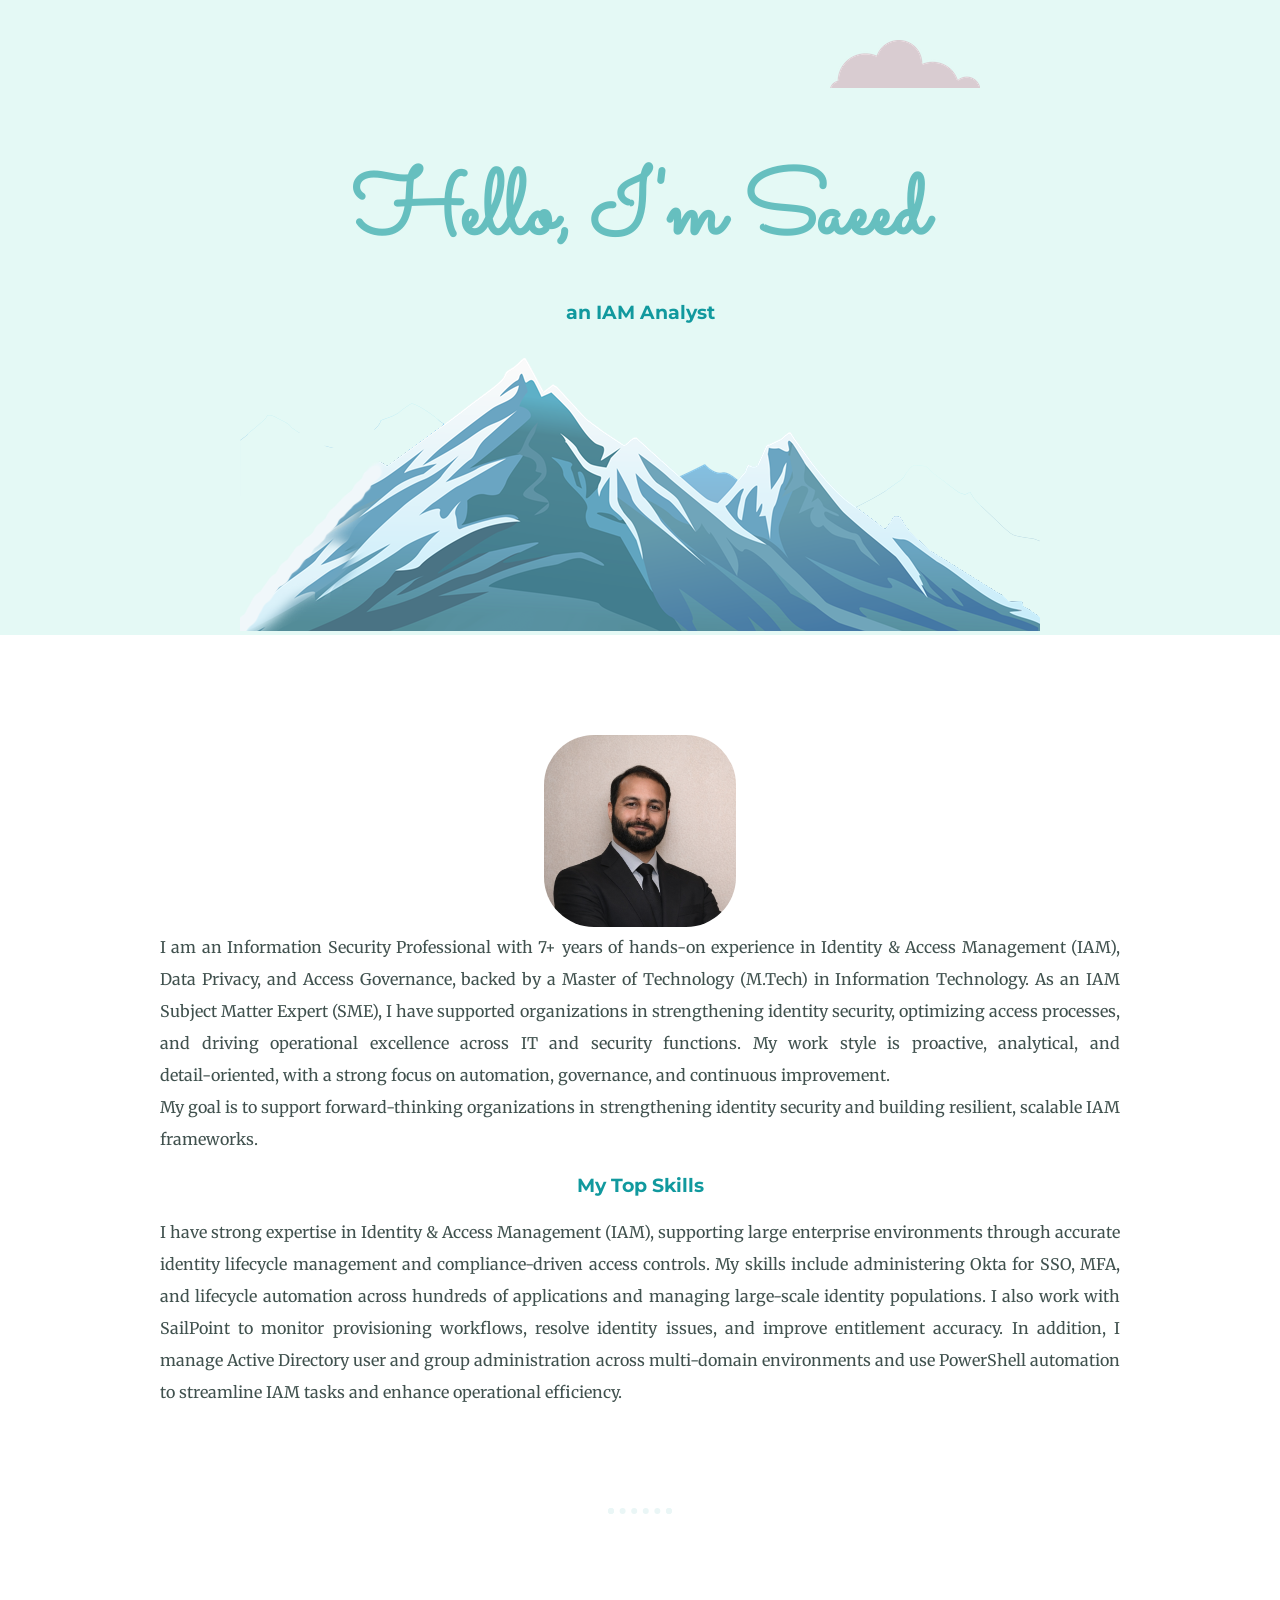
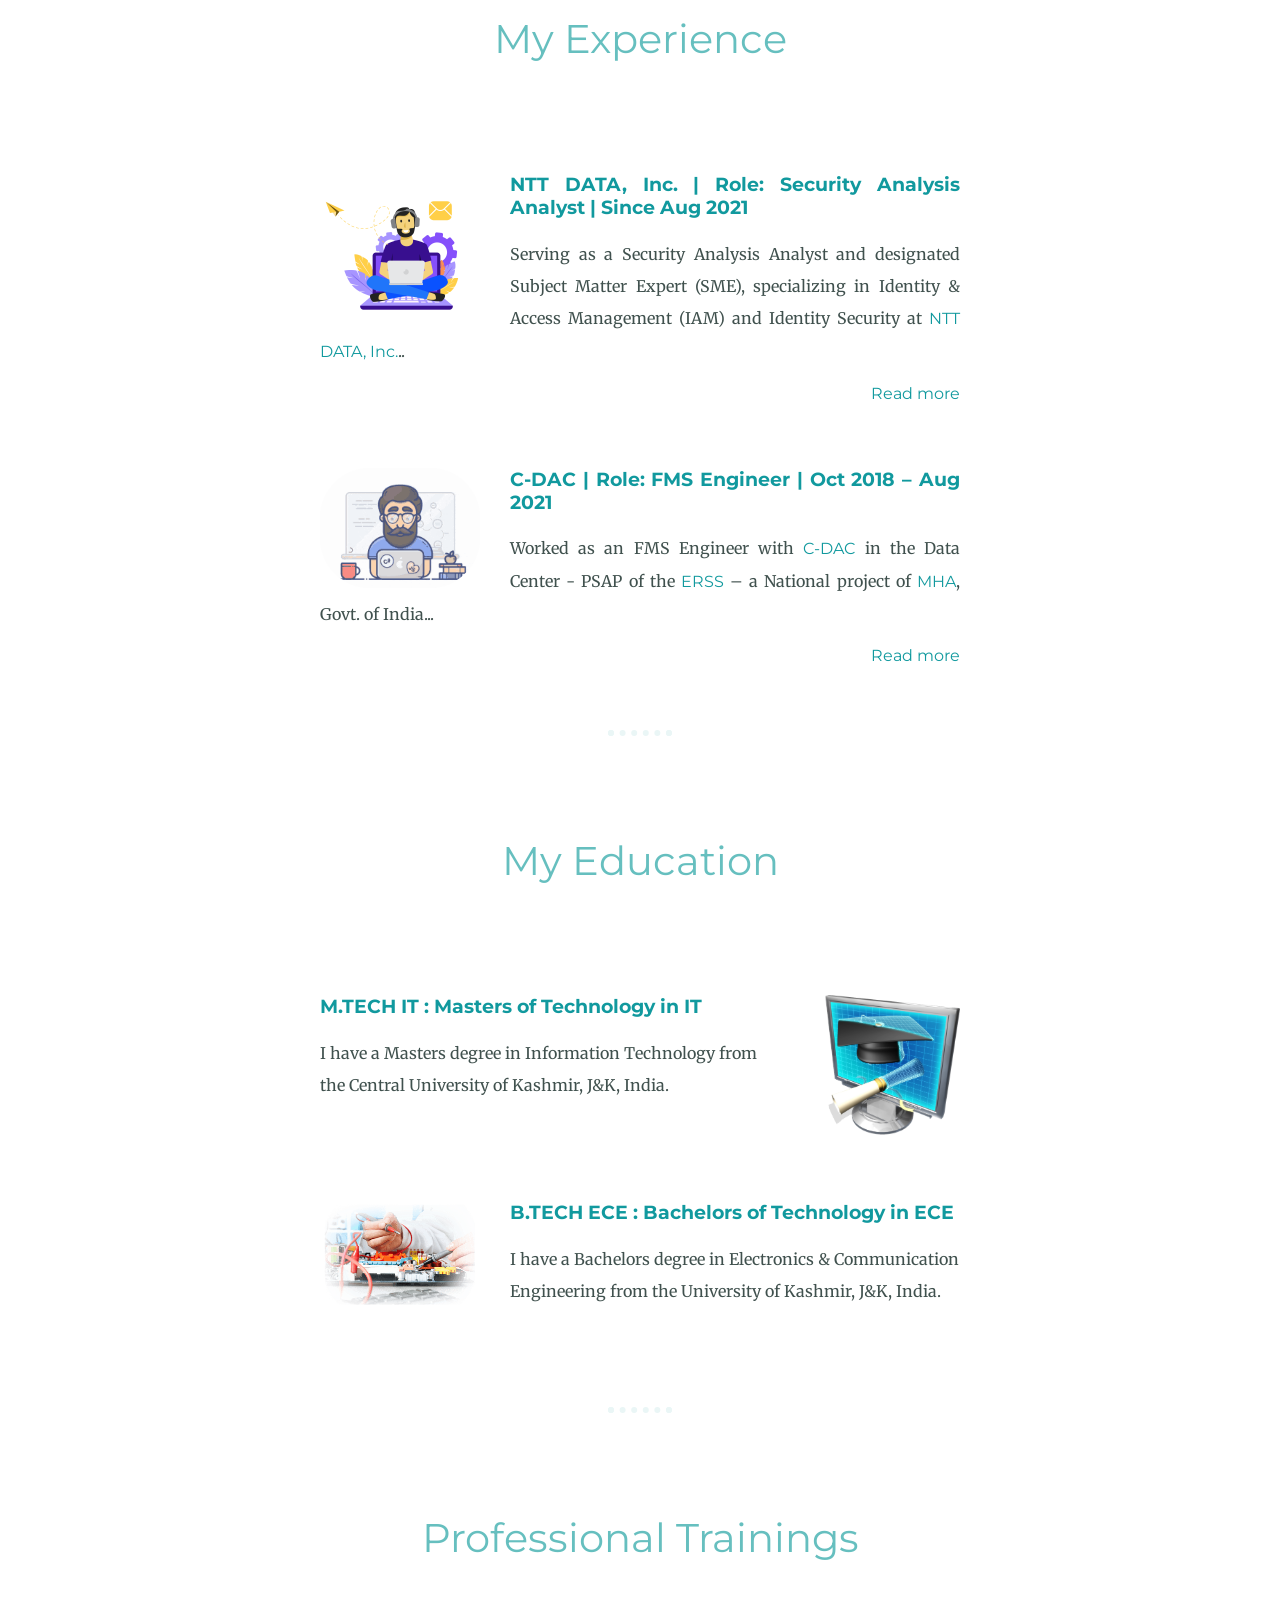
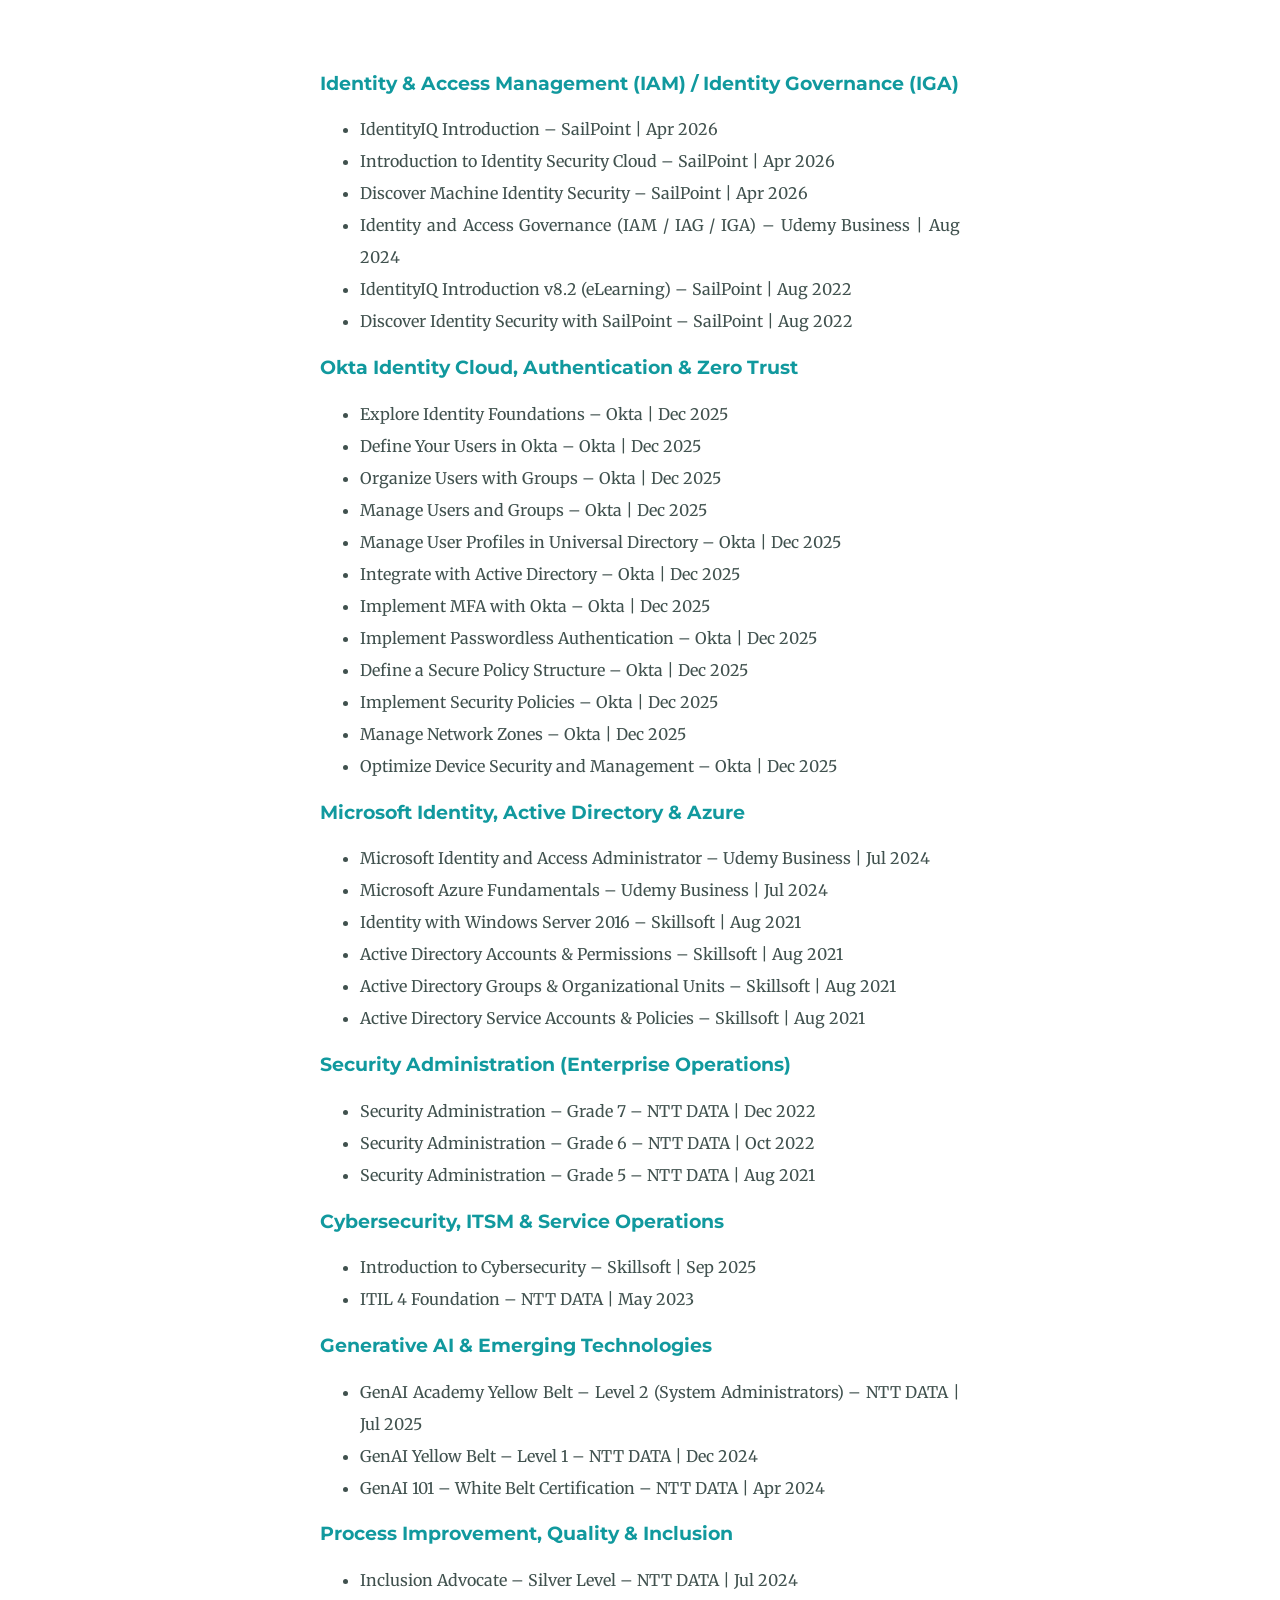
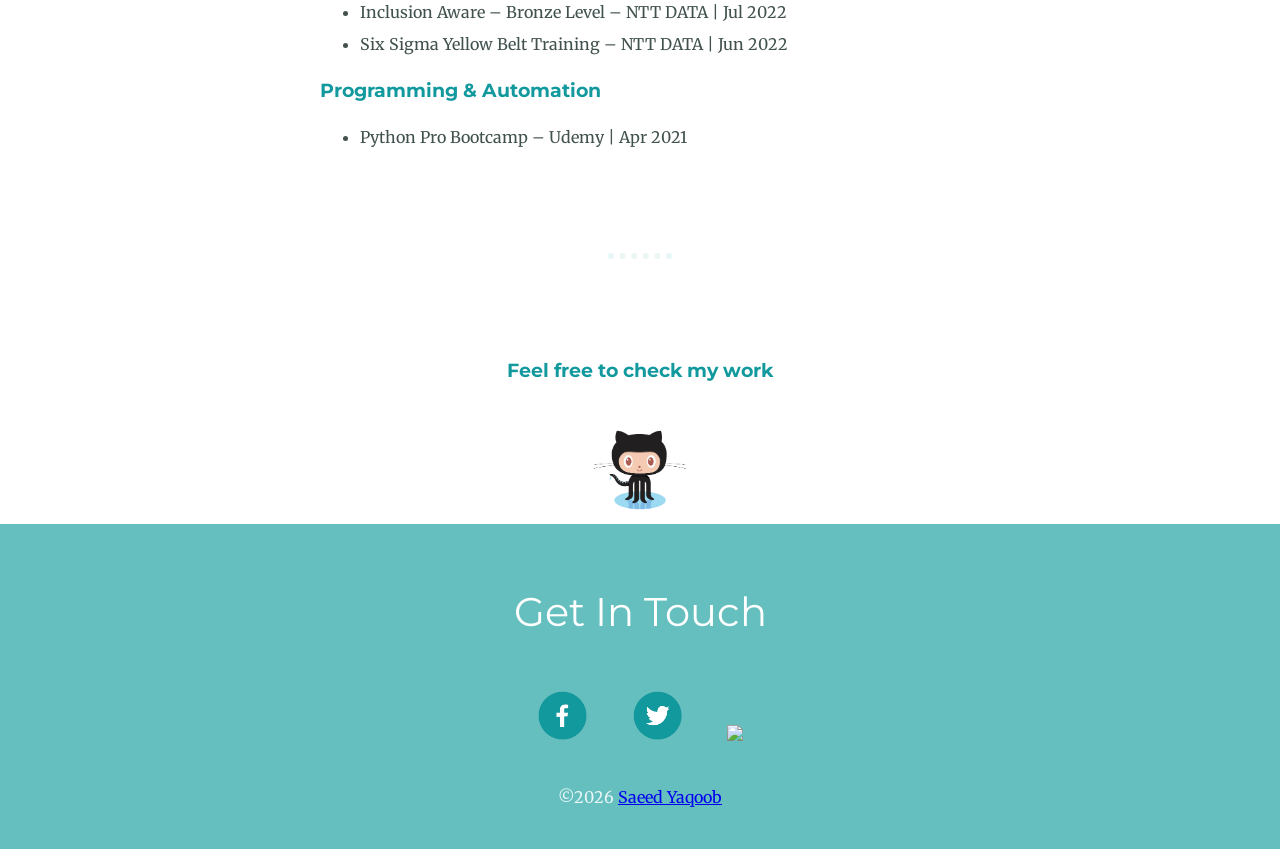
==== commit 2532b87e: "Update index.html" ====
--- a/index.html
+++ b/index.html
@@ -203,31 +203,6 @@
                     </ul>
                 </p>
             </div>
-            <div class="skill-row">
-                <!-- <img class="skill-img2" src="images/code2.png" alt="skills"> -->
-                <h3>Software/Web Developer</h3>
-                <div>
-                    <img style="margin: 10px" src="https://profilinator.rishav.dev/skills-assets/python-original.svg"
-                        alt="Python" height="25" />
-                    <img style="margin: 10px"
-                        src="https://profilinator.rishav.dev/skills-assets/html5-original-wordmark.svg" alt="HTML5"
-                        height="25" />
-                    <img style="margin: 10px"
-                        src="https://profilinator.rishav.dev/skills-assets/css3-original-wordmark.svg" alt="CSS3"
-                        height="25" />
-                    <img style="margin: 10px" src="https://profilinator.rishav.dev/skills-assets/linux-original.svg"
-                        alt="Linux" height="25" />
-                    <img style="margin: 10px" src="https://profilinator.rishav.dev/skills-assets/git-scm-icon.svg"
-                        alt="Git" height="25" />
-                    <img style="margin: 10px"
-                        src="https://profilinator.rishav.dev/skills-assets/mysql-original-wordmark.svg" alt="MySQL"
-                        height="25" />
-                    <img style="margin: 10px" src="https://profilinator.rishav.dev/skills-assets/bootstrap-plain.svg"
-                        alt="Bootstrap" height="25" />
-                </div>
-                <p class="skill-desc">I am working on software/web development with hands-on Python development, with good testing and debugging skills. I have thorough problem solving and analytical skills and hands-on python-web framework like Flask along with server-side language like Jinja 2. Knowledge of Object-oriented Programming (OOM) with little understanding of REST API and Web services. I also possess knowledge of SQL, and front-end technologies - HTML5, CSS3 and Bootstrap.
-                </p>
-            </div>
         </div>
     </div>
 
@@ -244,9 +219,8 @@
         <a class="footer-link" href="https://www.facebook.com/saeed.rather"><img class="icon"
                 src="images/facebook1.png"></a>
         <a class="footer-link" href="https://twitter.com/saeed_rather"><img class="icon" src="images/twitter1.png"></a>
-        <a class="footer-link" href="https://www.instagram.com/saeed.rather"><img class="icon"
-                src="images/instagram1.png"></a>
-        <p class="copyright">©2020 <a href="https://github.com/saeedyaqoob/">Saeed Yaqoob</a></p>
+        <a class="footer-link" href="https://www.linkedin.com/in/saeed-rather-506635212"><img class="icon" src="images/linkedin.png"></a>
+        <p class="copyright">©2026 <a href="https://github.com/saeedyaqoob/">Saeed Yaqoob</a></p>
     </div>
 
 </body>
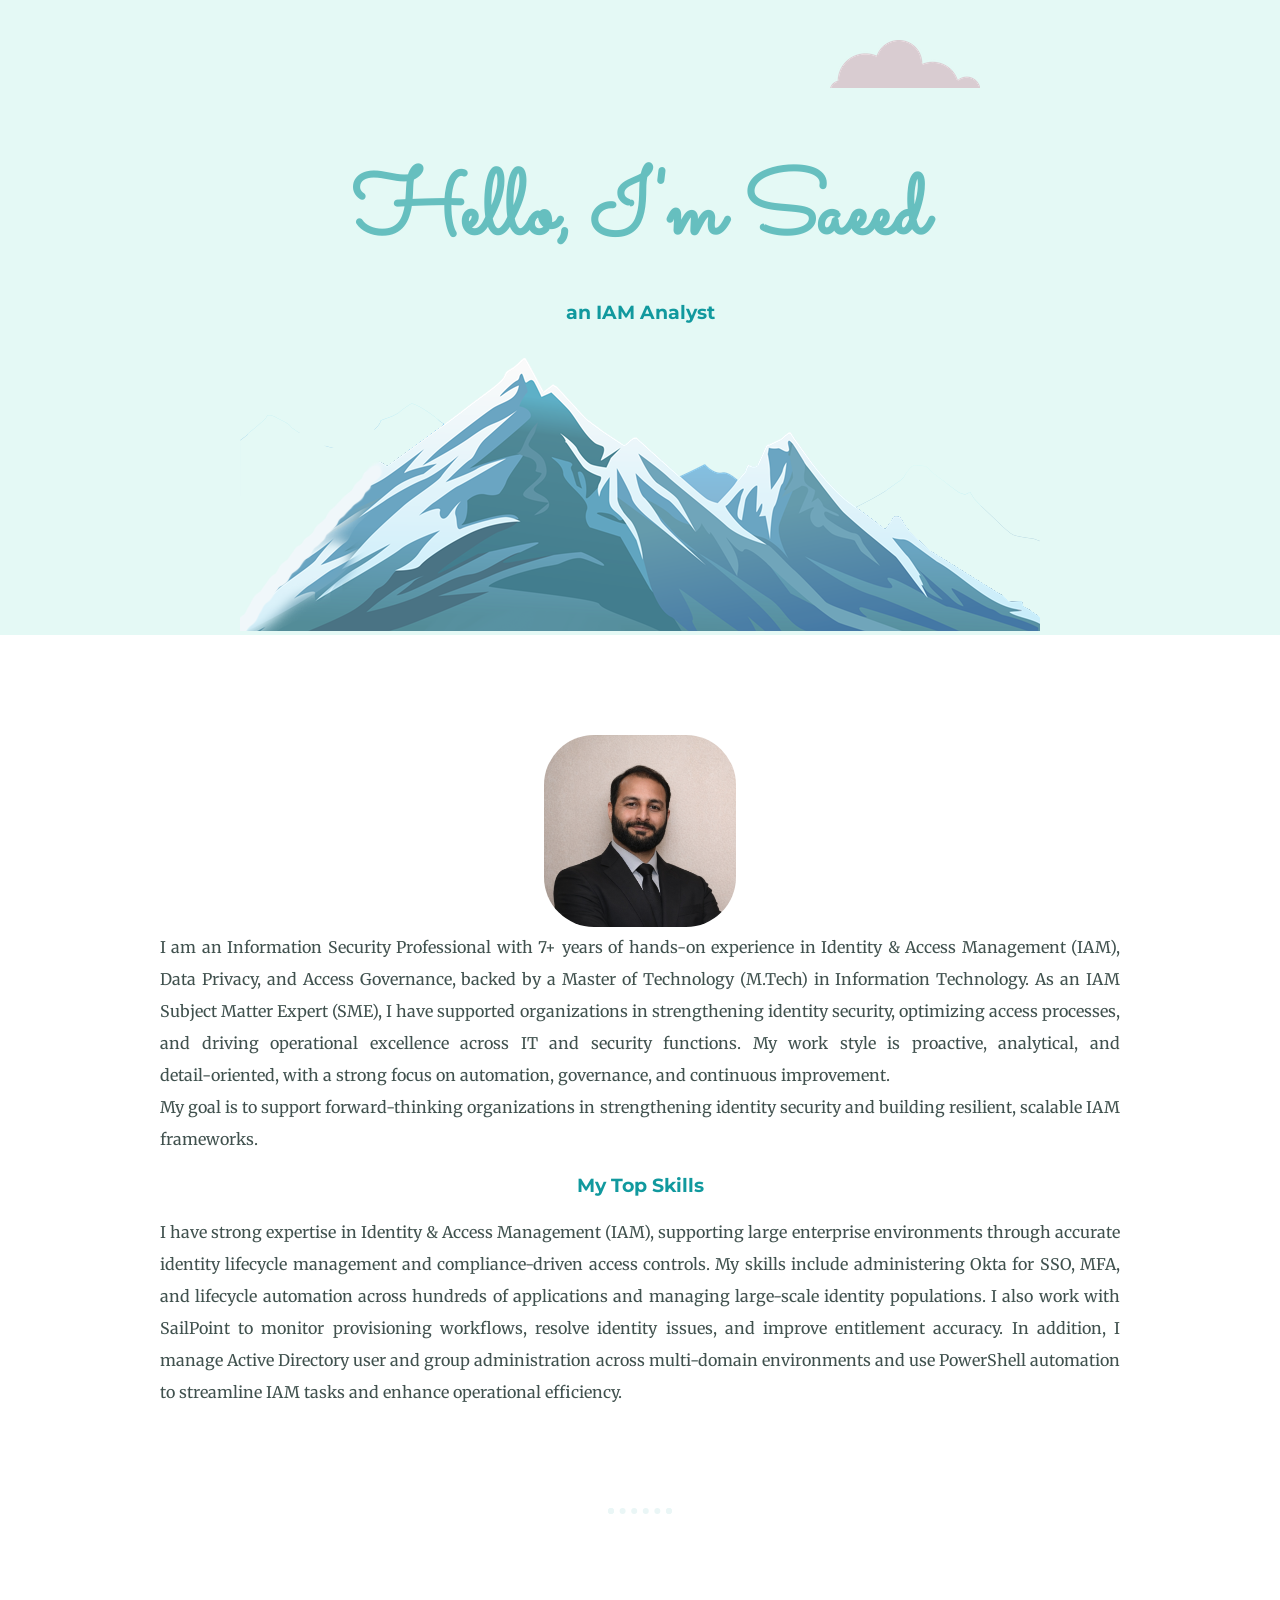
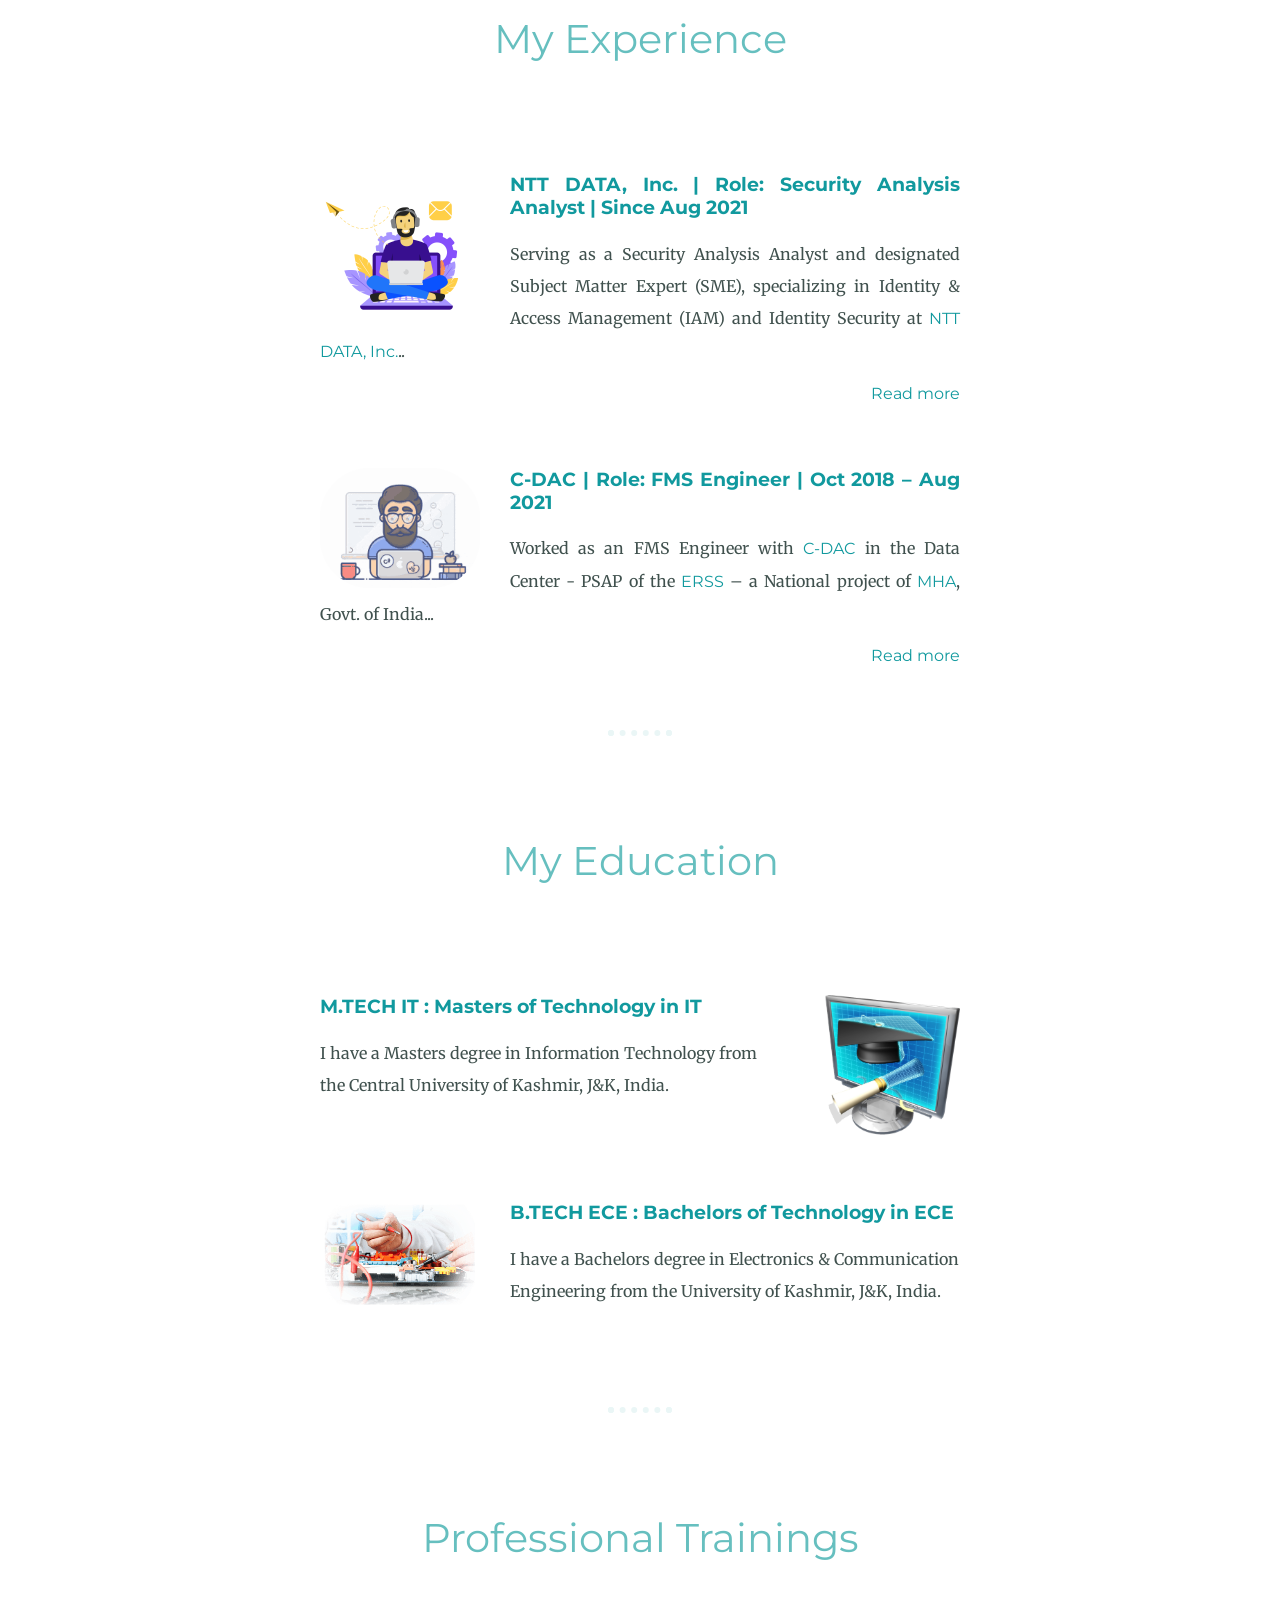
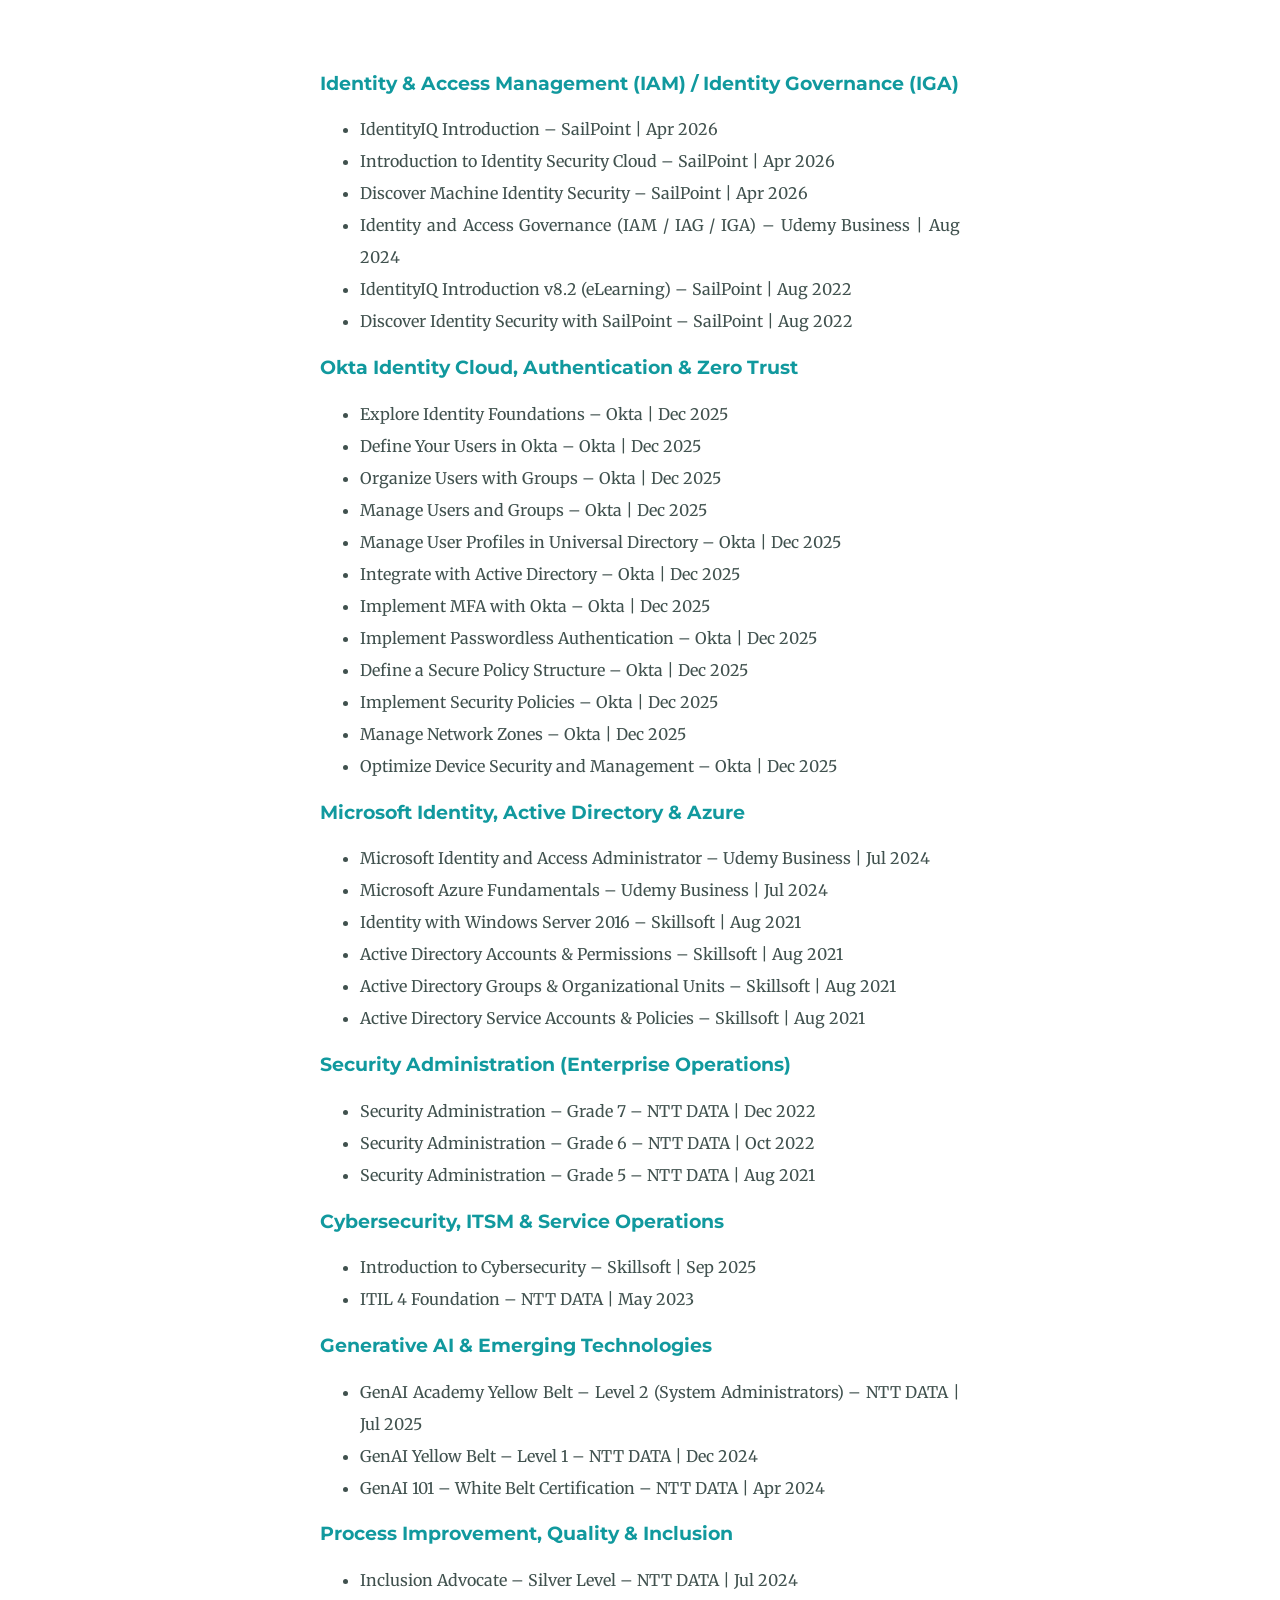
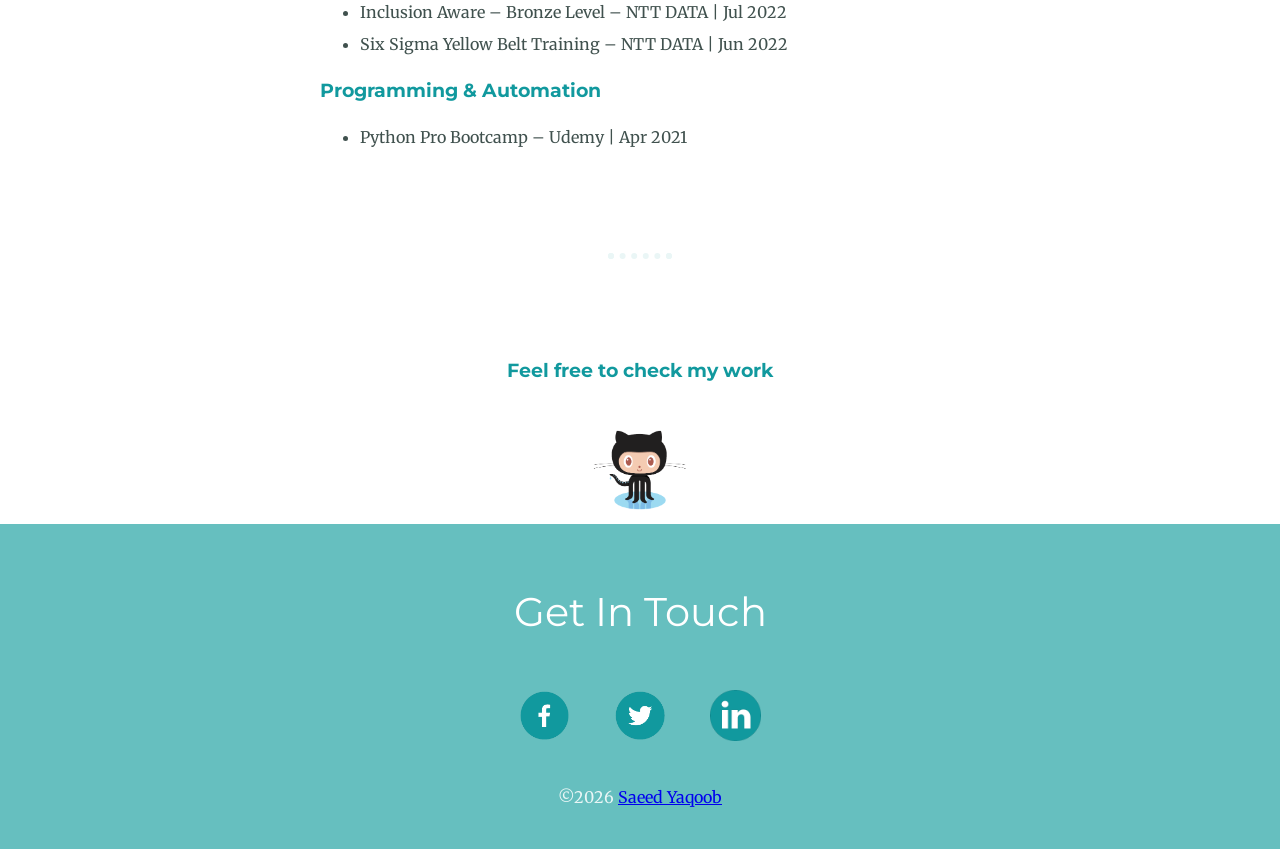
==== commit 3e8494e7: "Update index.html" ====
--- a/index.html
+++ b/index.html
@@ -60,15 +60,15 @@
                 <div id="more1" class="more-content">
                     <h3>Roles and responsibilities</h3>
                     <ul>
-                        <li>Managed Identity & Access Management (IAM) lifecycle (Joiner–Mover–Leaver) for 150K–175K enterprise users, ensuring adherence to internal controls, security policies, and audit requirements.</li>
-                        <li>Administered Okta IAM platform supporting SSO, MFA, and lifecycle automation across 900+ applications, maintaining 99% accuracy while managing 322K user identities and improving onboarding efficiency.</li>
-                        <li>Managed and maintained 4,600+ Okta groups, including security, dynamic, and application groups, to support role‑based access controls and least‑privilege principles.</li>
-                        <li>Delivered SailPoint identity governance and administration (IGA) support by resolving 10–20+ identity issues monthly, monitoring 50–100+ provisioning workflows weekly, and correcting 30–50 request and entitlement errors per month to improve access fulfillment success rates.</li>
-                        <li>Handled IT Service Management (ITSM) operations by managing 1,000+ IAM‑related tickets per month through ServiceNow with 100% SLA adherence, while collaborating with cross‑functional teams to align IT services with business priorities.</li>
-                        <li>Executed user account provisioning and deprovisioning across multi‑domain Active Directory environments, reducing onboarding time by up to 50% through workflow and process optimizations.</li>
-                        <li>Automated Active Directory and IAM operations using PowerShell, saving 100+ hours annually by streamlining routine access management tasks and managing AD objects and security groups at enterprise scale.</li>
-                        <li>Led incident management for IAM and identity security, resolving incidents with a 20% improvement in average response time, and performing root‑cause analysis to implement preventive controls.</li>
-                        <li>Conducted training and development initiatives by delivering IAM process and security awareness training to 50+ team members, improving team efficiency and reducing onboarding errors by 15–20%.</li>
+                        <li>Managed end‑to‑end Identity & Access Management (IAM) lifecycle (Joiner–Mover–Leaver) for a large enterprise environment, ensuring compliance with security policies, internal controls, and audit requirements.</li>
+                        <li>Administered enterprise Okta platform supporting SSO, MFA, and automated lifecycle workflows across a broad application ecosystem; improved onboarding efficiency and maintained high data accuracy.</li>
+                        <li>Managed large‑scale Okta group administration, including security, dynamic, and application groups, to support RBAC, least‑privilege access, and scalable identity governance.</li>
+                        <li>Delivered SailPoint Identity Governance & Administration (IGA) support by resolving identity issues, monitoring provisioning workflows, and correcting access and entitlement errors to improve fulfillment success rates.</li>
+                        <li>Oversaw high‑volume ITSM operations through ServiceNow, maintaining consistent SLA adherence and partnering with cross‑functional teams to align IAM services with business and security requirements.</li>
+                        <li>Executed user provisioning and deprovisioning across multi‑domain Active Directory environments; optimized workflows to reduce onboarding time and improve operational efficiency.</li>
+                        <li>Automated IAM and Active Directory operations using PowerShell, streamlining routine access management tasks and improving process consistency.</li>
+                        <li>Led incident management for IAM and identity security, improving response times and conducting root‑cause analysis to implement preventive and corrective controls.</li>
+                        <li>Delivered IAM process training and security awareness sessions to team members, enhancing operational consistency and reducing onboarding errors.</li>
                     </ul>
                 </div>
                 <a class="body-link" href="javascript:myFunction1()" id="myBtn1">Read more</a>
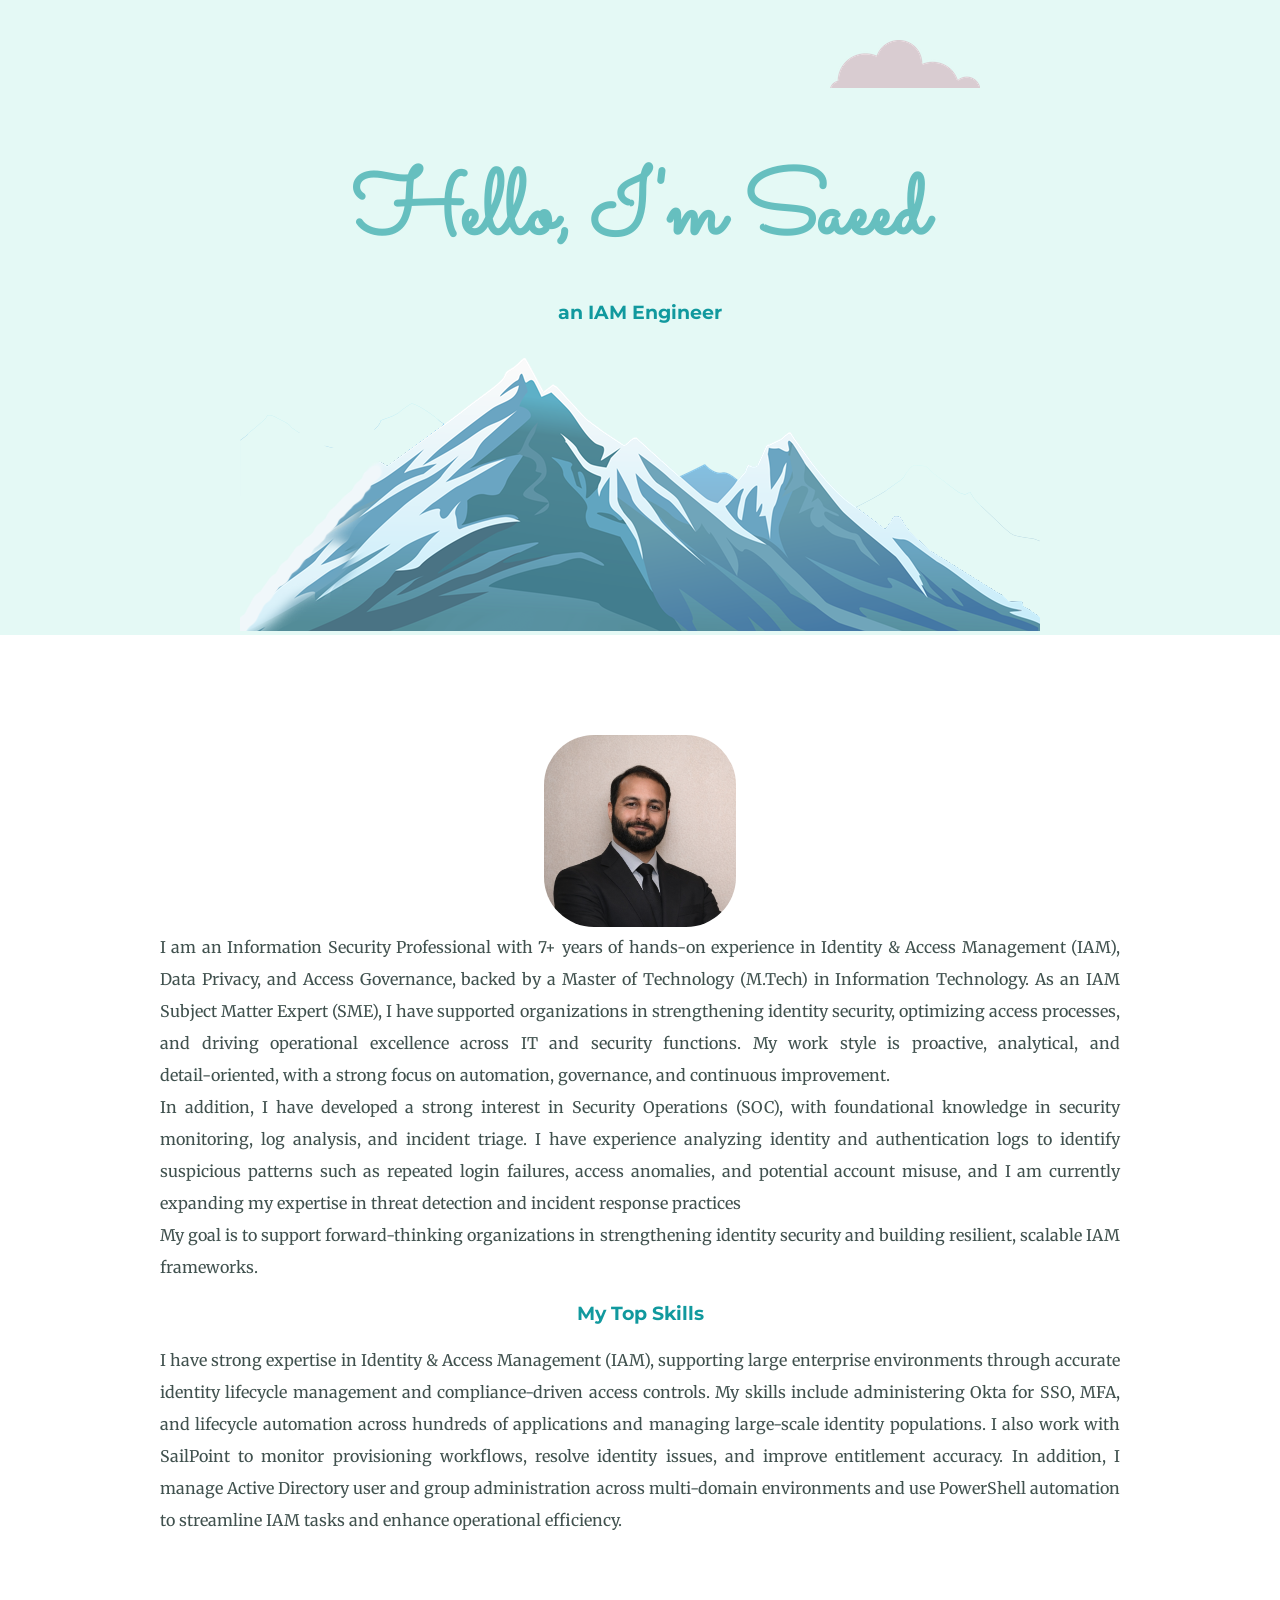
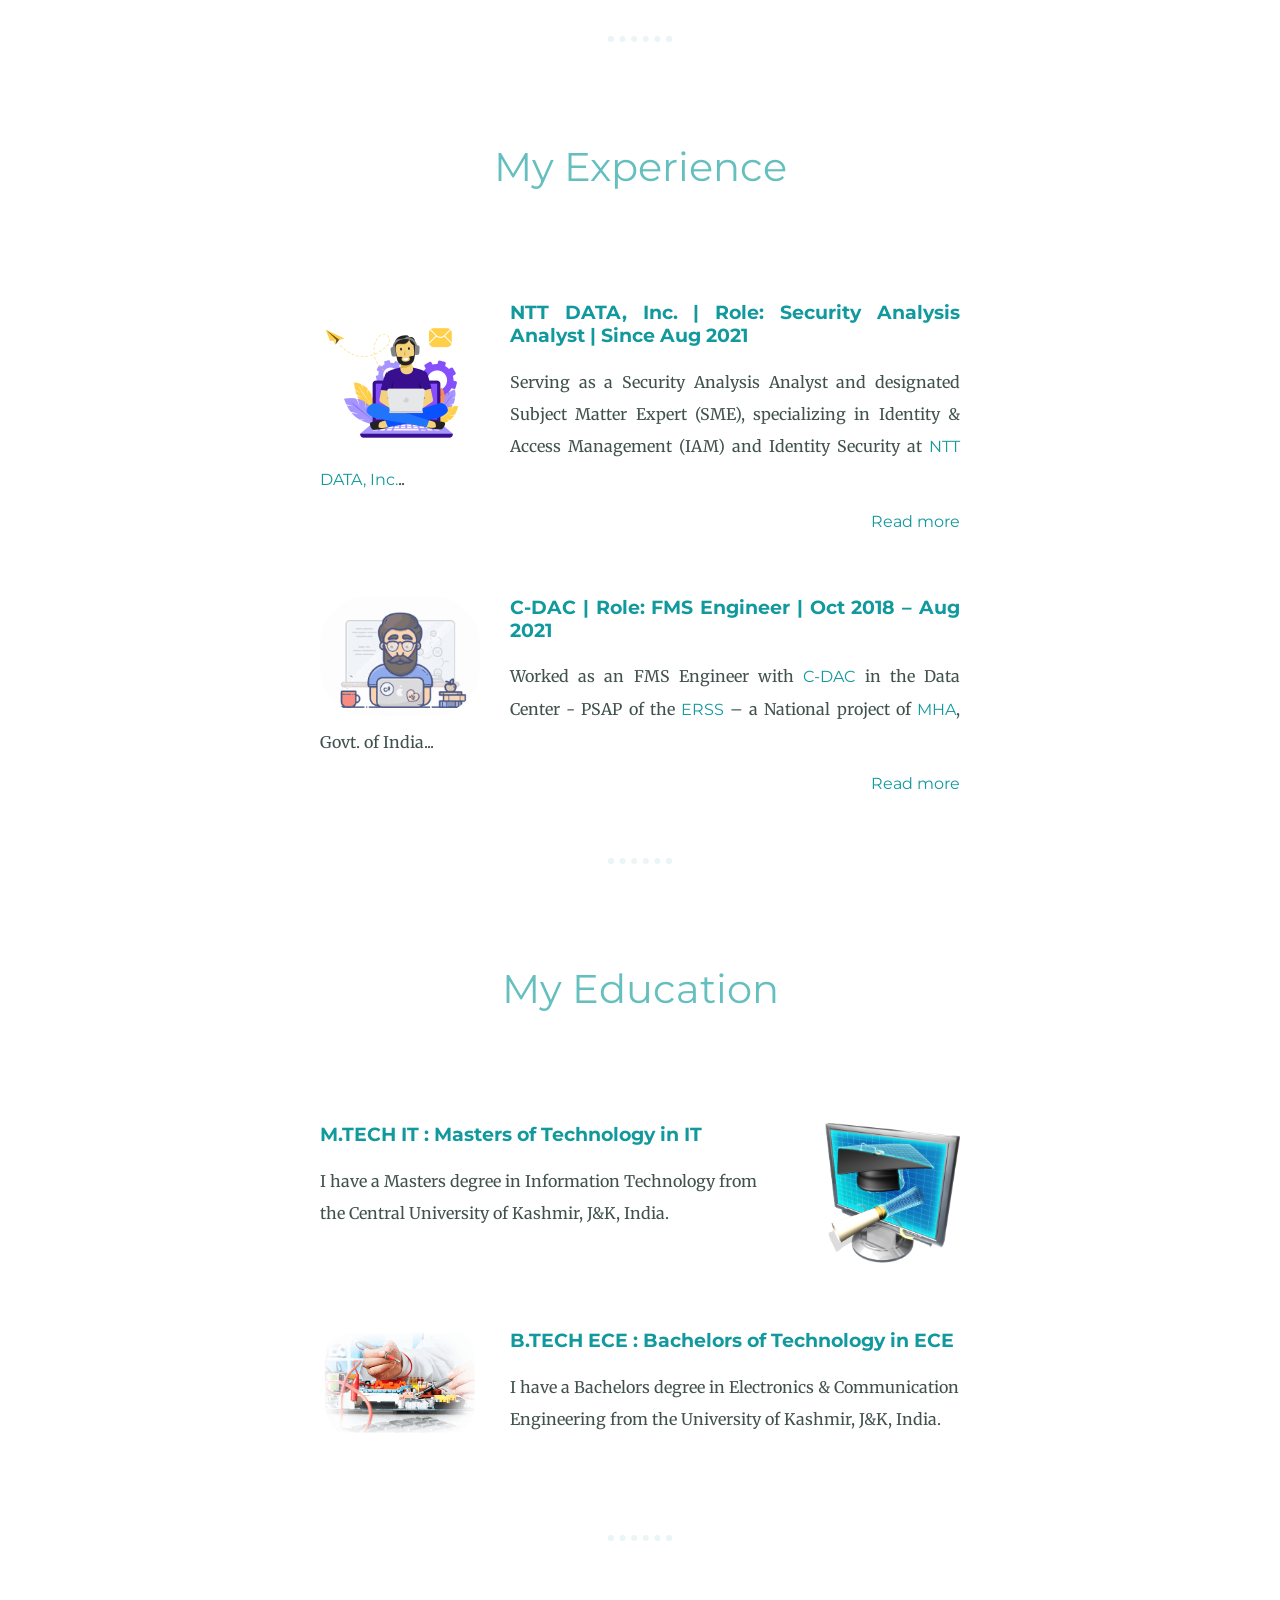
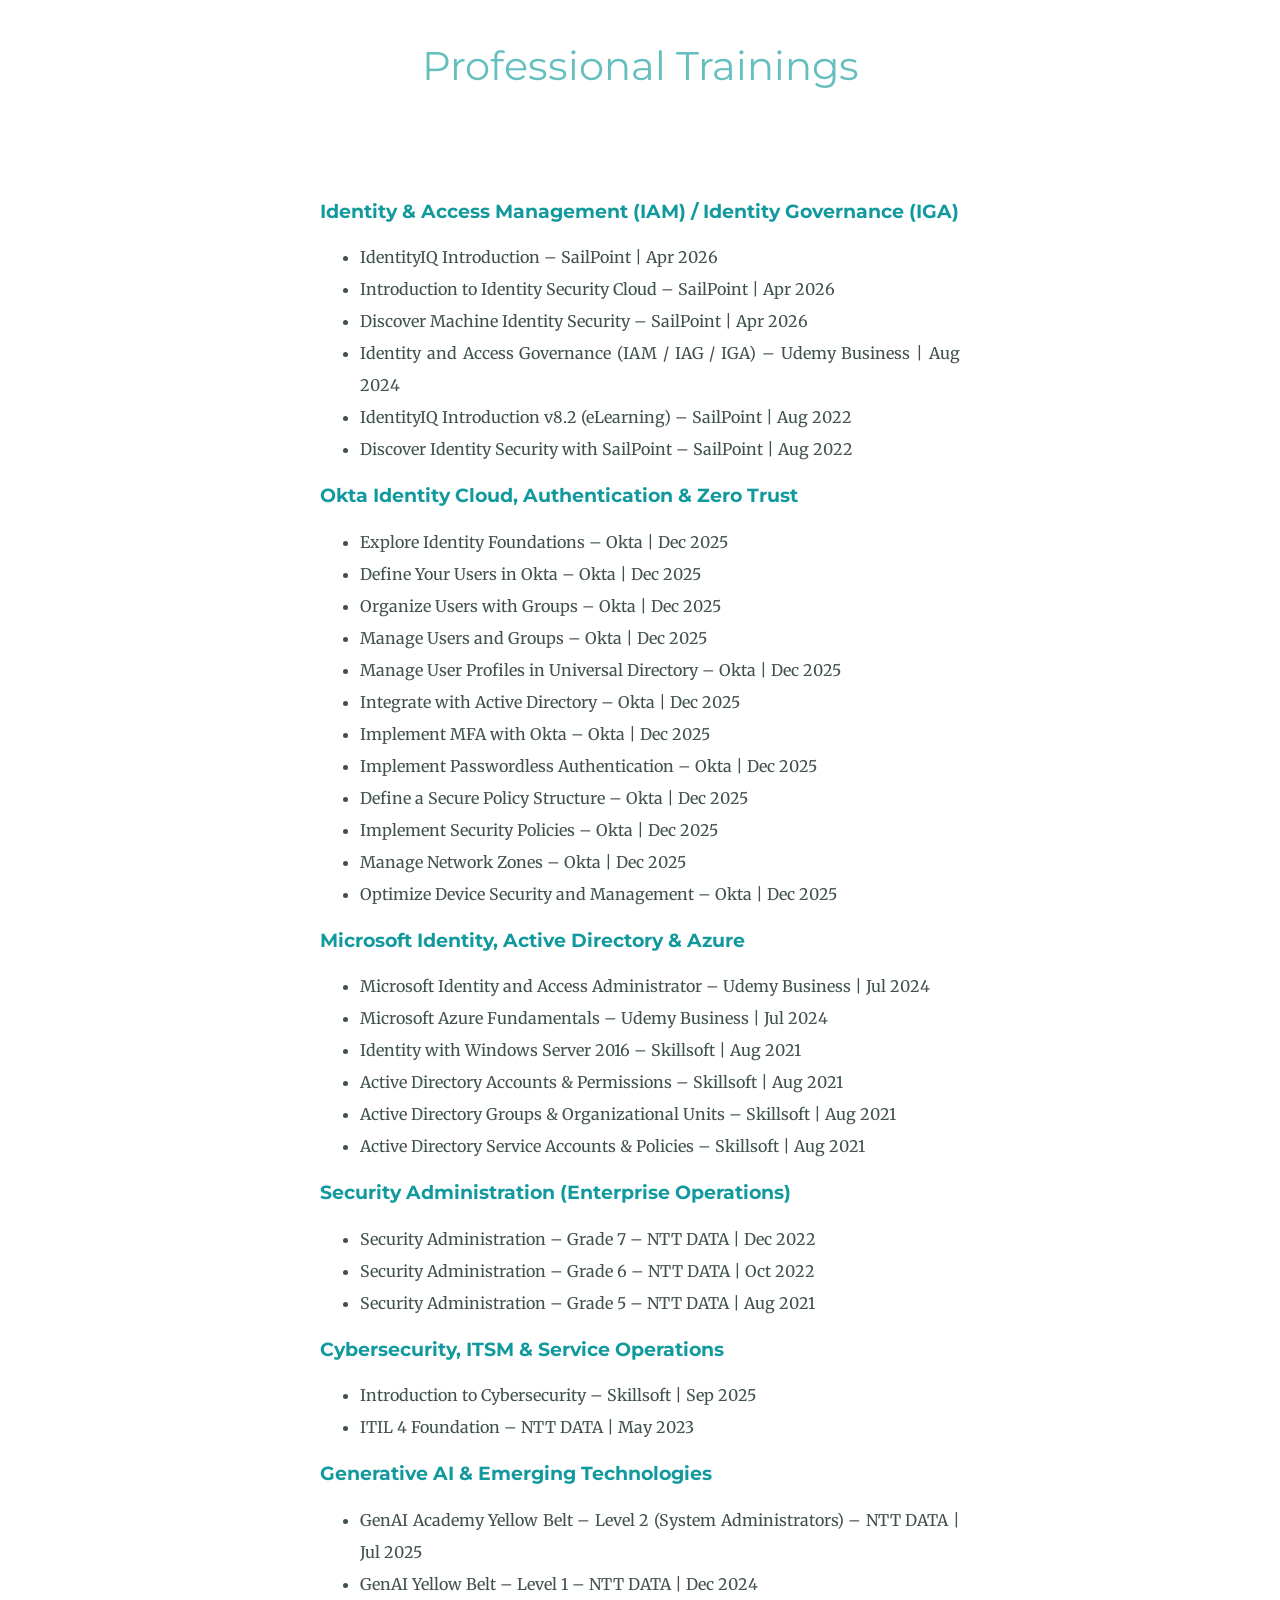
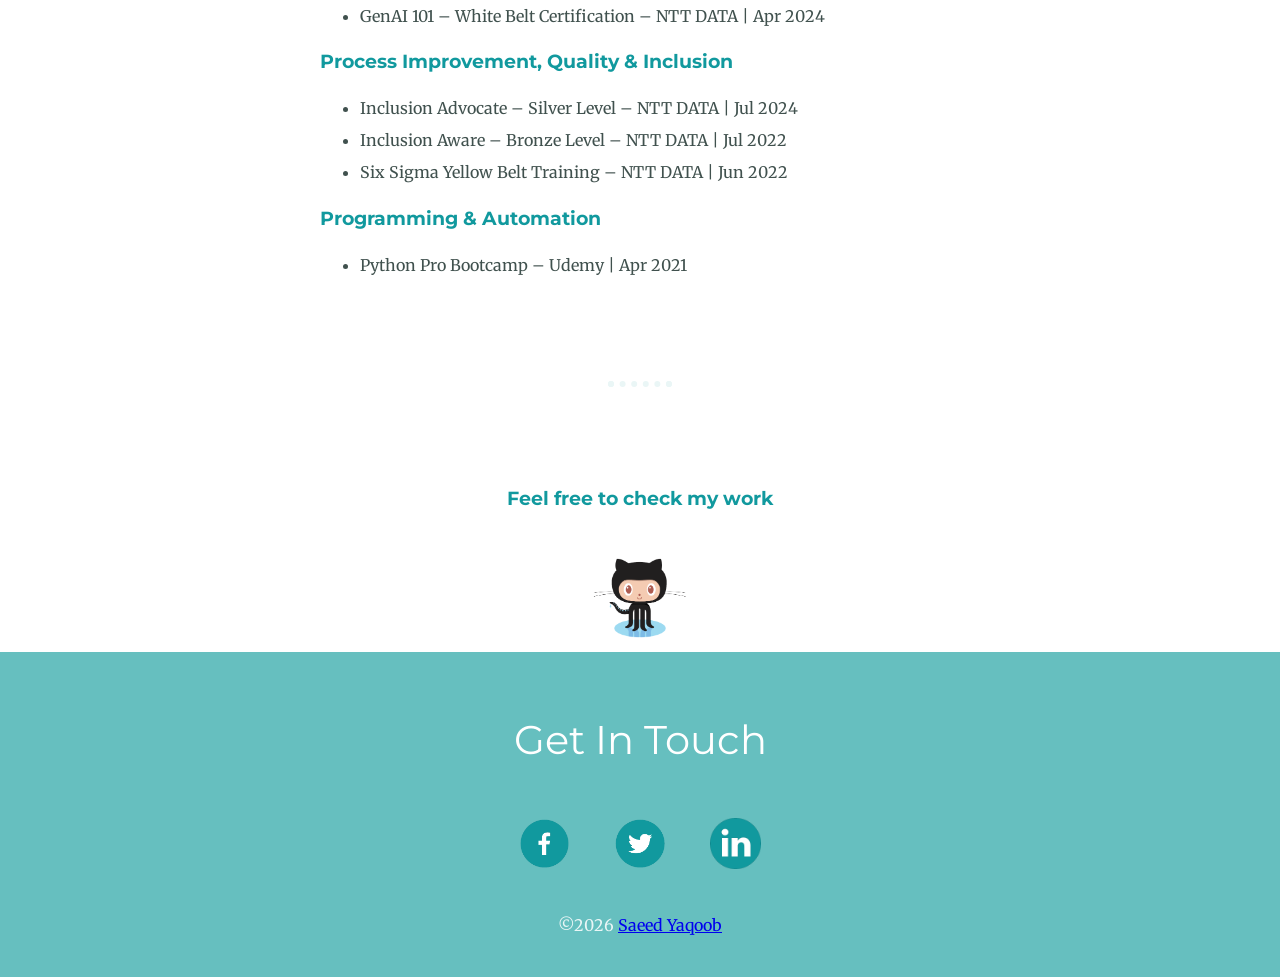
==== commit 9f6055b9: "Update index.html" ====
--- a/index.html
+++ b/index.html
@@ -18,7 +18,7 @@
     <div class="top-container">
         <img class="top-cloud" src="images/cloud.png" alt="cloud-img">
         <h1>Hello, I'm Saeed</h1>
-        <h3 class="subtitle">an IAM Analyst</h3>
+        <h3 class="subtitle">an IAM Engineer</h3>
         <!--     <img class="bottom-cloud" src="images/cloud.png" alt="cloud-img"> -->
         <img class="mountain" src="images/mountain4a.png" alt="mountain-img">
     </div>
@@ -33,6 +33,8 @@
                 strengthening identity security, optimizing access processes, and driving operational excellence across
                 IT and security functions. My work style is proactive, analytical, and detail‑oriented, with a strong
                 focus on automation, governance, and continuous improvement.
+                <br>
+                In addition, I have developed a strong interest in Security Operations (SOC), with foundational knowledge in security monitoring, log analysis, and incident triage. I have experience analyzing identity and authentication logs to identify suspicious patterns such as repeated login failures, access anomalies, and potential account misuse, and I am currently expanding my expertise in threat detection and incident response practices
                 <br>
                 My goal is to support forward‑thinking organizations in strengthening identity security and building
                 resilient, scalable IAM frameworks.
@@ -60,13 +62,13 @@
                 <div id="more1" class="more-content">
                     <h3>Roles and responsibilities</h3>
                     <ul>
-                        <li>Managed end‑to‑end Identity & Access Management (IAM) lifecycle (Joiner–Mover–Leaver) for a large enterprise environment, ensuring compliance with security policies, internal controls, and audit requirements.</li>
+                        <li>Managed end‑to‑end Identity & Access Management (IAM) lifecycle (Joiner–Mover–Leaver) for a large enterprise environment, ensuring IAM operations are aligned with security monitoring and access governance best practices.</li>
                         <li>Administered enterprise Okta platform supporting SSO, MFA, and automated lifecycle workflows across a broad application ecosystem; improved onboarding efficiency and maintained high data accuracy.</li>
-                        <li>Managed large‑scale Okta group administration, including security, dynamic, and application groups, to support RBAC, least‑privilege access, and scalable identity governance.</li>
-                        <li>Delivered SailPoint Identity Governance & Administration (IGA) support by resolving identity issues, monitoring provisioning workflows, and correcting access and entitlement errors to improve fulfillment success rates.</li>
-                        <li>Oversaw high‑volume ITSM operations through ServiceNow, maintaining consistent SLA adherence and partnering with cross‑functional teams to align IAM services with business and security requirements.</li>
+                        <li>Managed large‑scale Okta group administration—including security, dynamic, and application groups—to support RBAC, least‑privilege access, and scalable identity governance, while monitoring authentication activity to detect login anomalies, MFA risks, and suspicious access patterns.</li>
+                        <li>Delivered SailPoint Identity Governance & Administration (IGA) support by resolving identity issues, monitoring provisioning workflows, and correcting access and entitlement errors to improve fulfillment success rates, while identifying and rectifying inconsistencies that could lead to potential security or audit findings.</li>
+                        <li>Oversaw high‑volume ITSM operations through ServiceNow, maintaining consistent SLA adherence while handling 1,000+ monthly tickets, and partnering with cross‑functional teams to align IAM services with business and security requirements while supporting security-focused incident resolution and escalation.</li>
                         <li>Executed user provisioning and deprovisioning across multi‑domain Active Directory environments; optimized workflows to reduce onboarding time and improve operational efficiency.</li>
-                        <li>Automated IAM and Active Directory operations using PowerShell, streamlining routine access management tasks and improving process consistency.</li>
+                        <li>Automated IAM and Active Directory operations using PowerShell to streamline routine access management tasks and improve process consistency, while analyzing system logs to detect account lockouts, access anomalies, and privilege misuse.</li>
                         <li>Led incident management for IAM and identity security, improving response times and conducting root‑cause analysis to implement preventive and corrective controls.</li>
                         <li>Delivered IAM process training and security awareness sessions to team members, enhancing operational consistency and reducing onboarding errors.</li>
                     </ul>
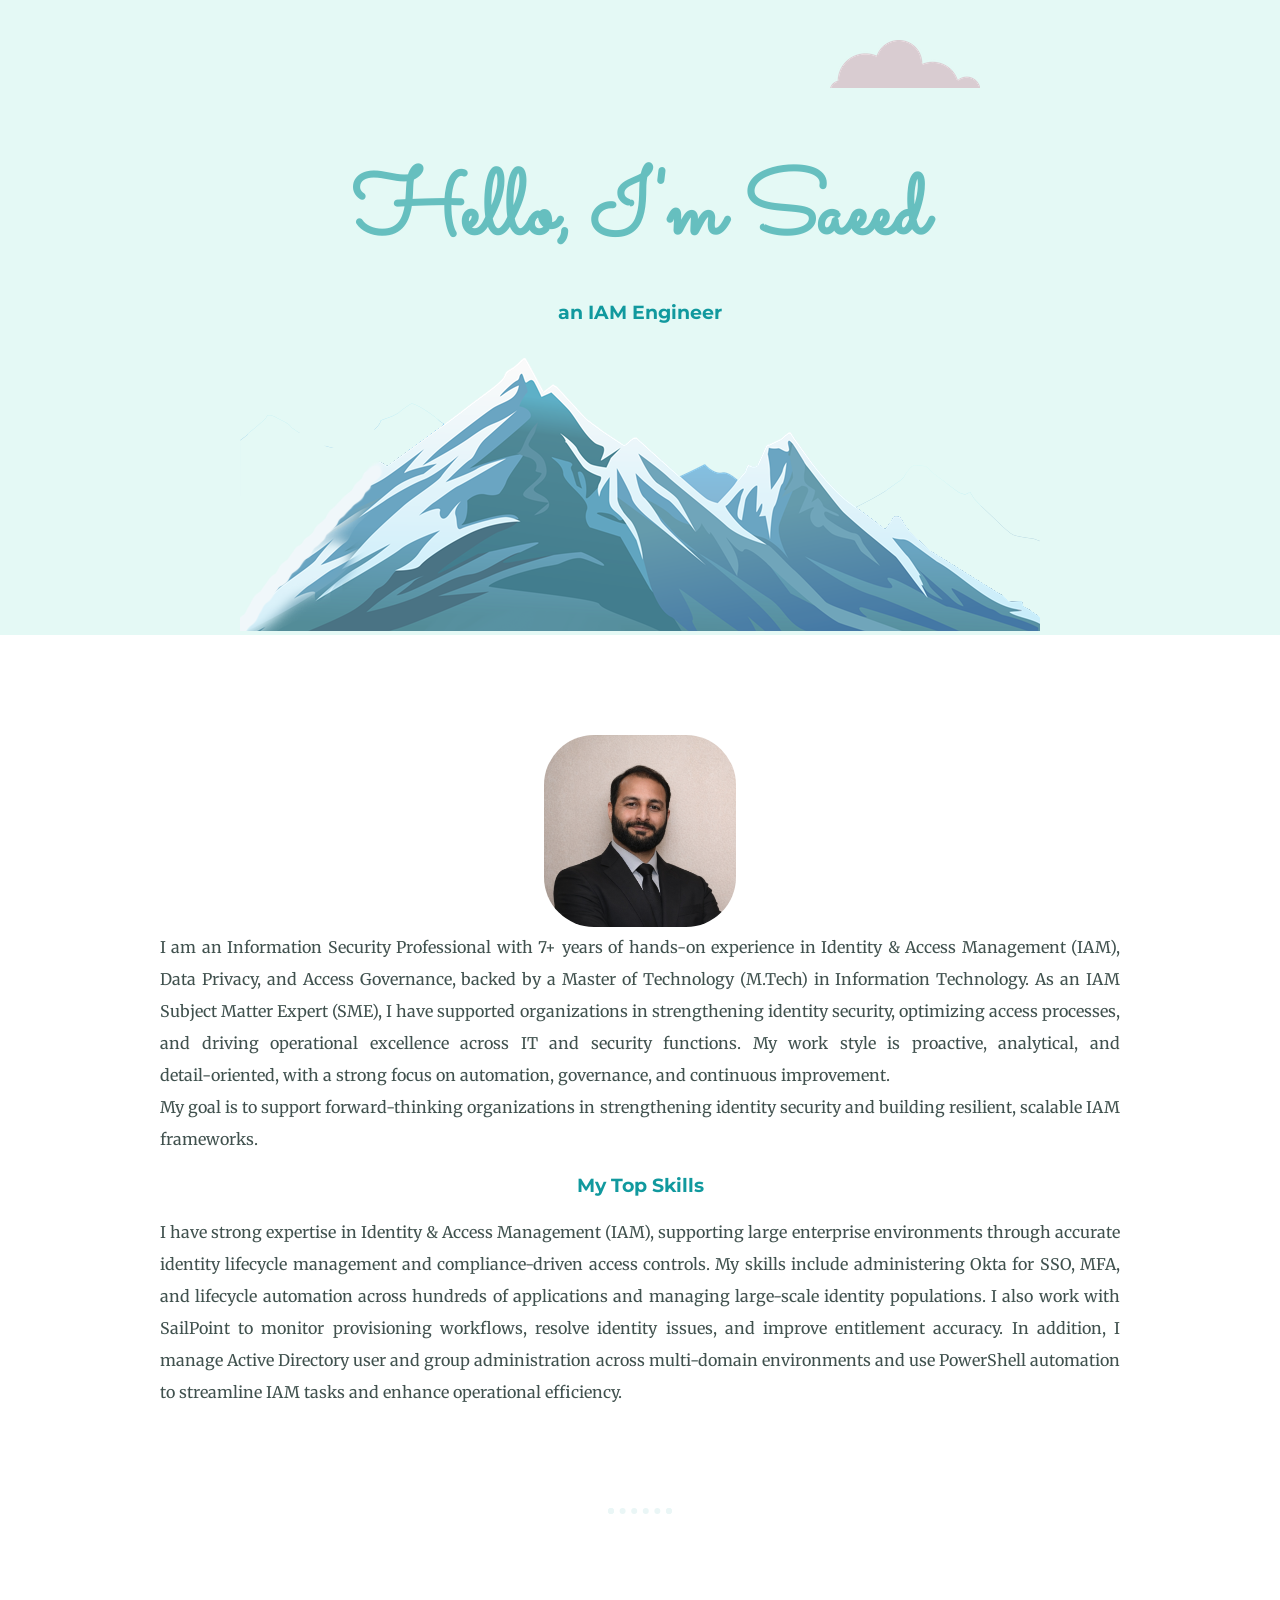
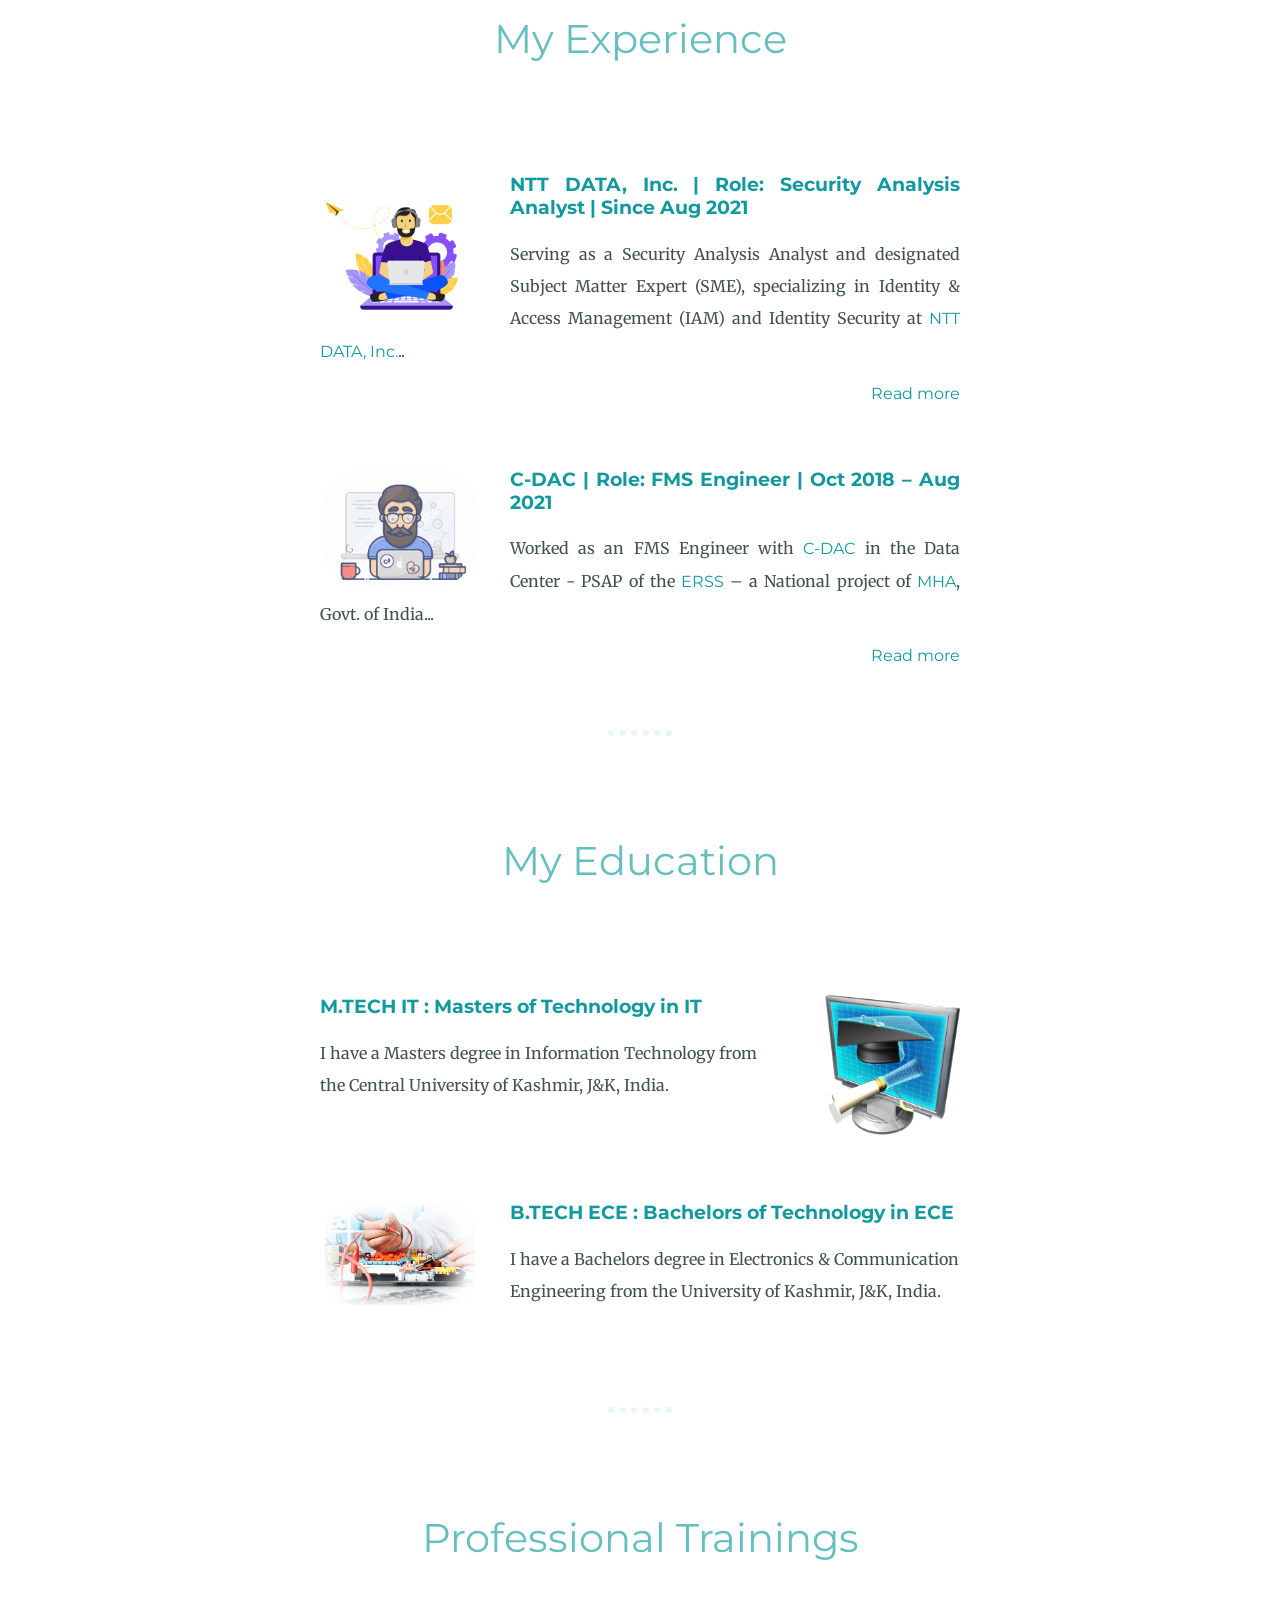
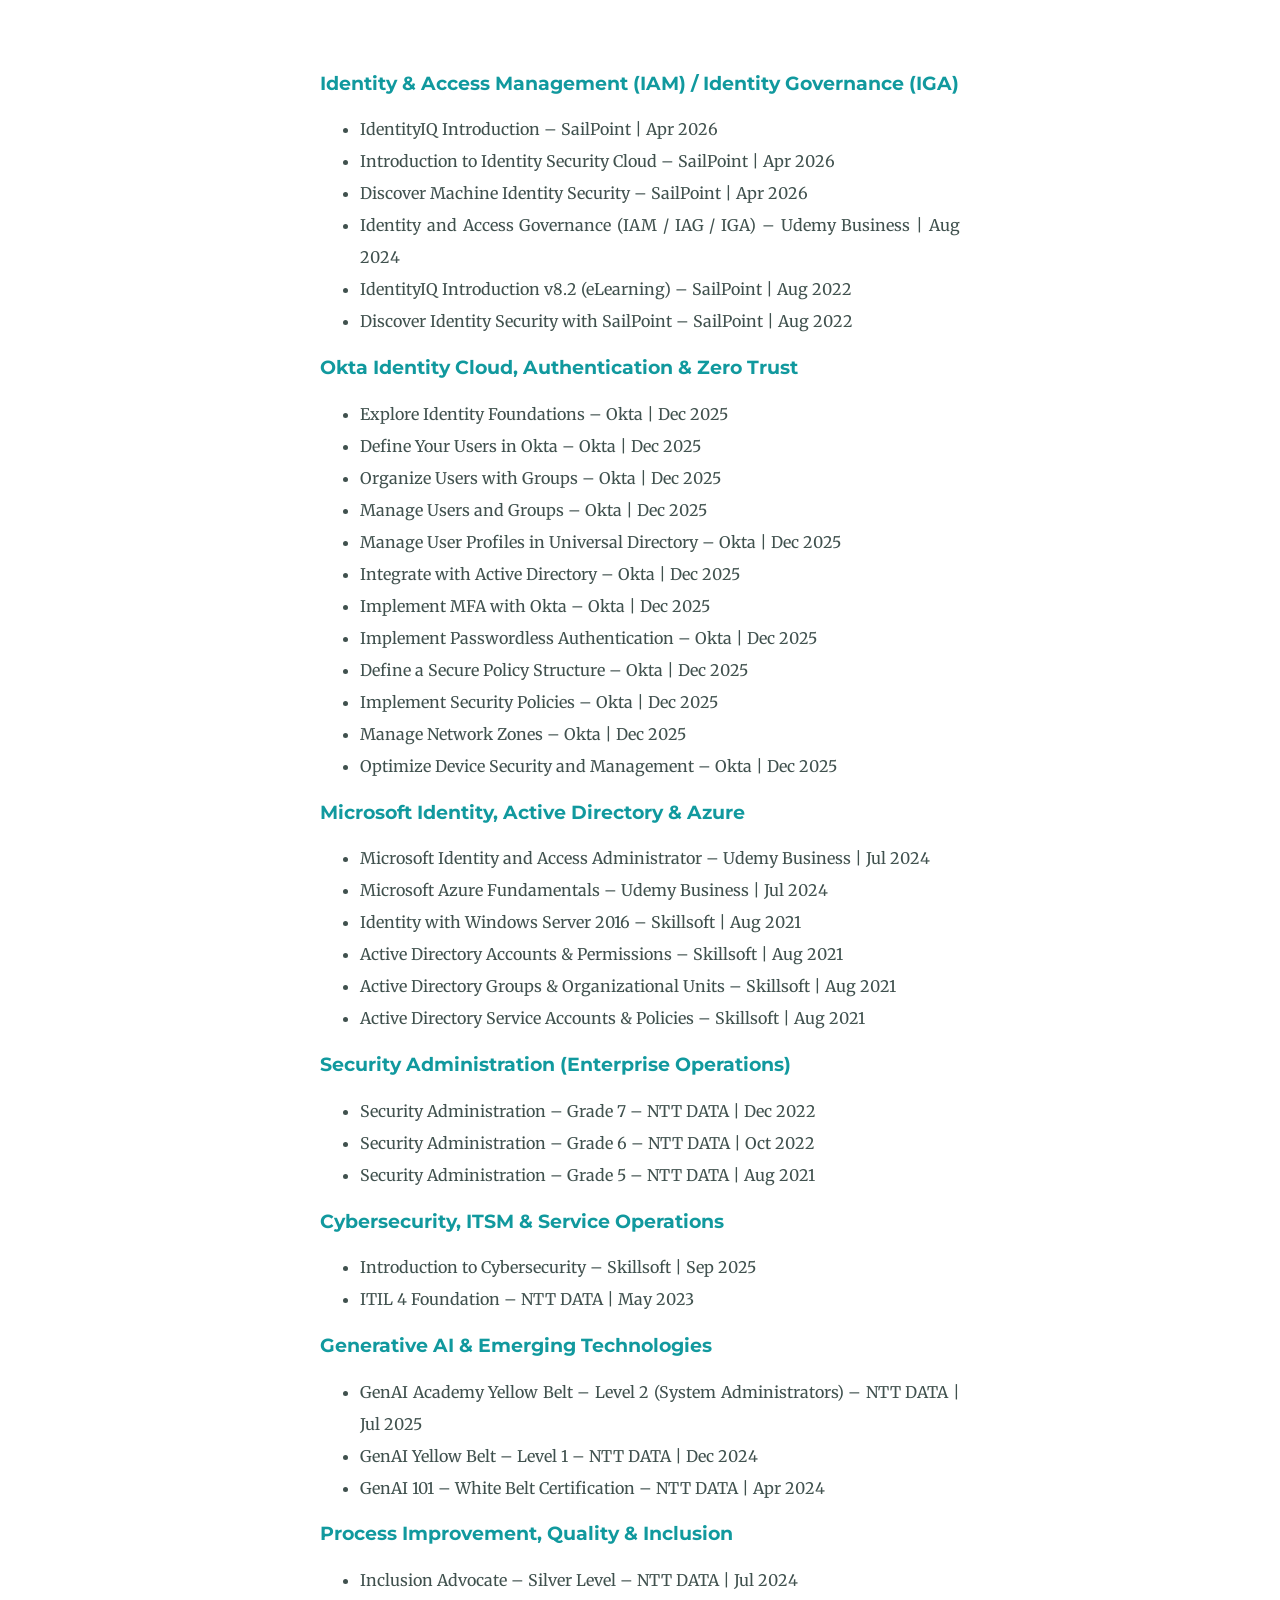
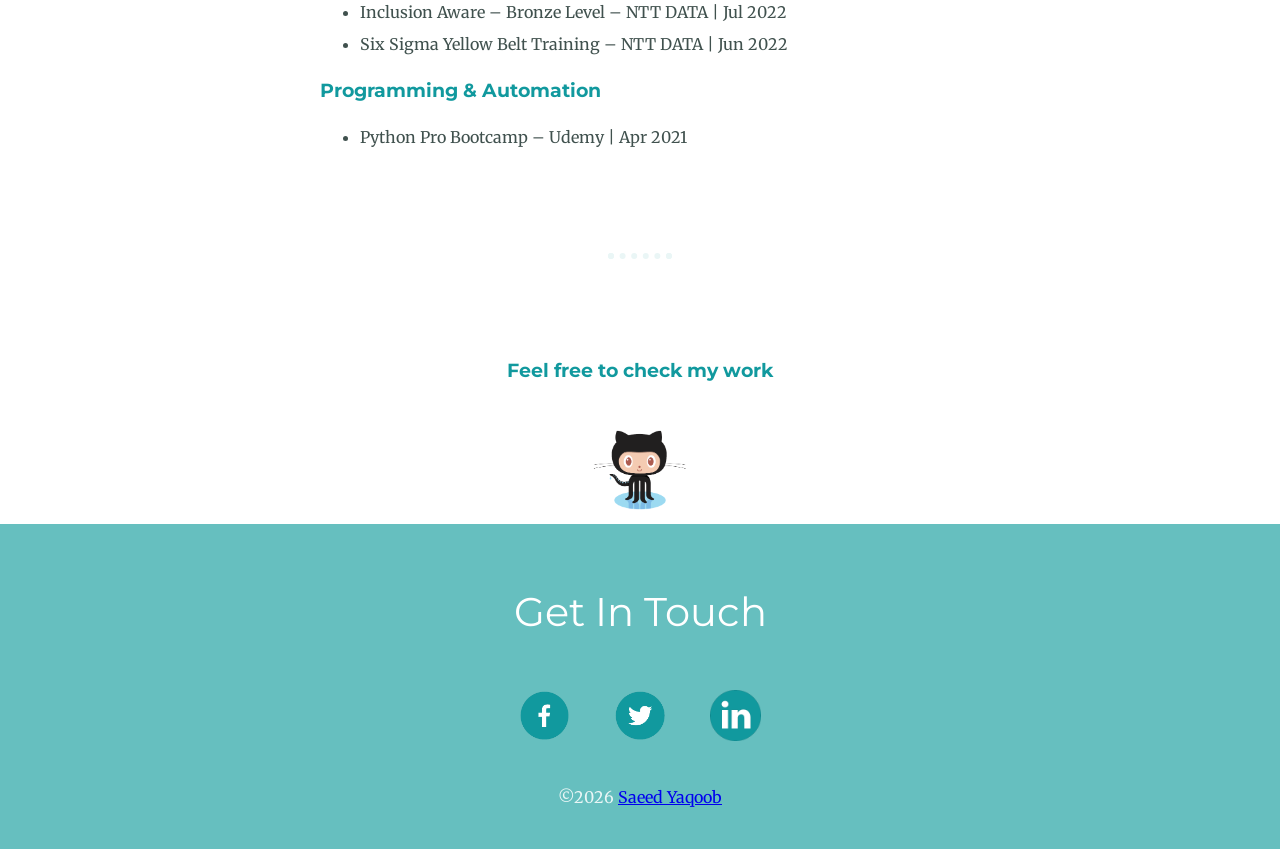
==== commit d59ae111: "Update index.html" ====
--- a/index.html
+++ b/index.html
@@ -33,8 +33,6 @@
                 strengthening identity security, optimizing access processes, and driving operational excellence across
                 IT and security functions. My work style is proactive, analytical, and detail‑oriented, with a strong
                 focus on automation, governance, and continuous improvement.
-                <br>
-                In addition, I have developed a strong interest in Security Operations (SOC), with foundational knowledge in security monitoring, log analysis, and incident triage. I have experience analyzing identity and authentication logs to identify suspicious patterns such as repeated login failures, access anomalies, and potential account misuse, and I am currently expanding my expertise in threat detection and incident response practices
                 <br>
                 My goal is to support forward‑thinking organizations in strengthening identity security and building
                 resilient, scalable IAM frameworks.
